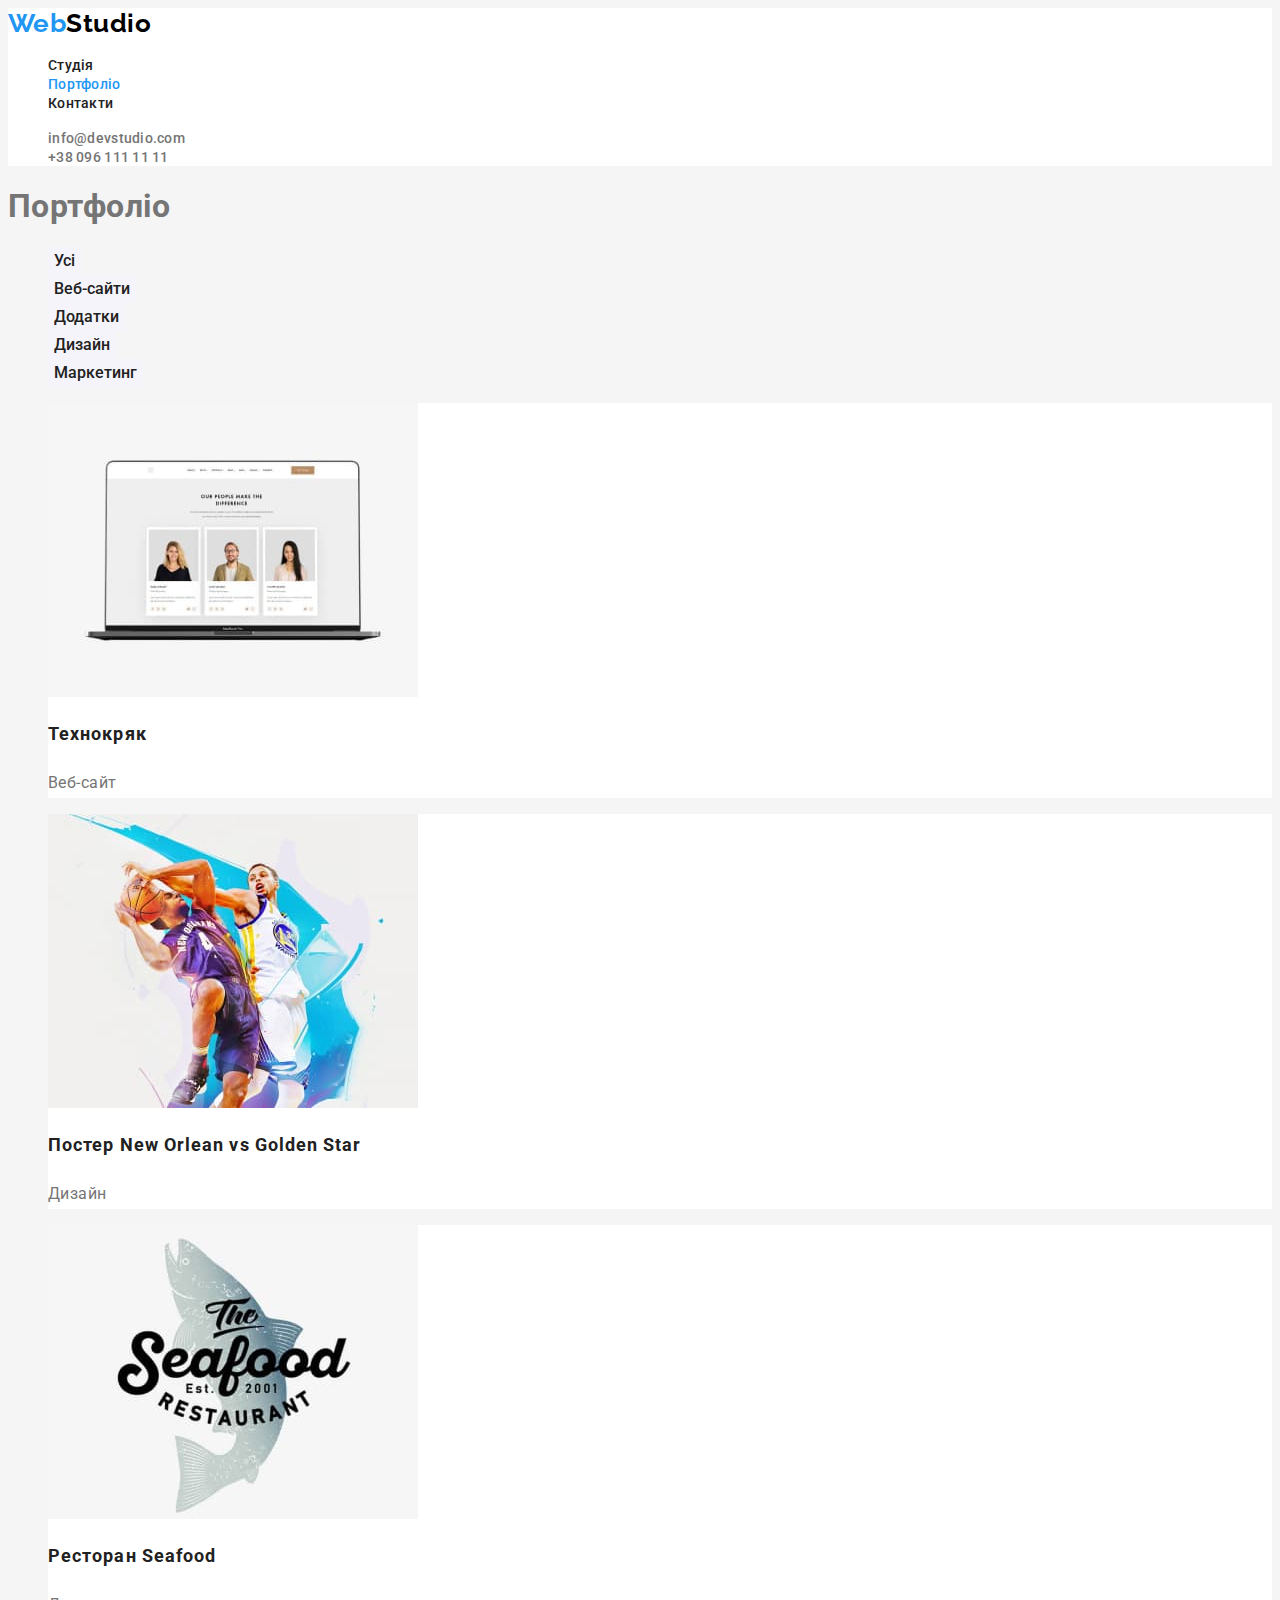
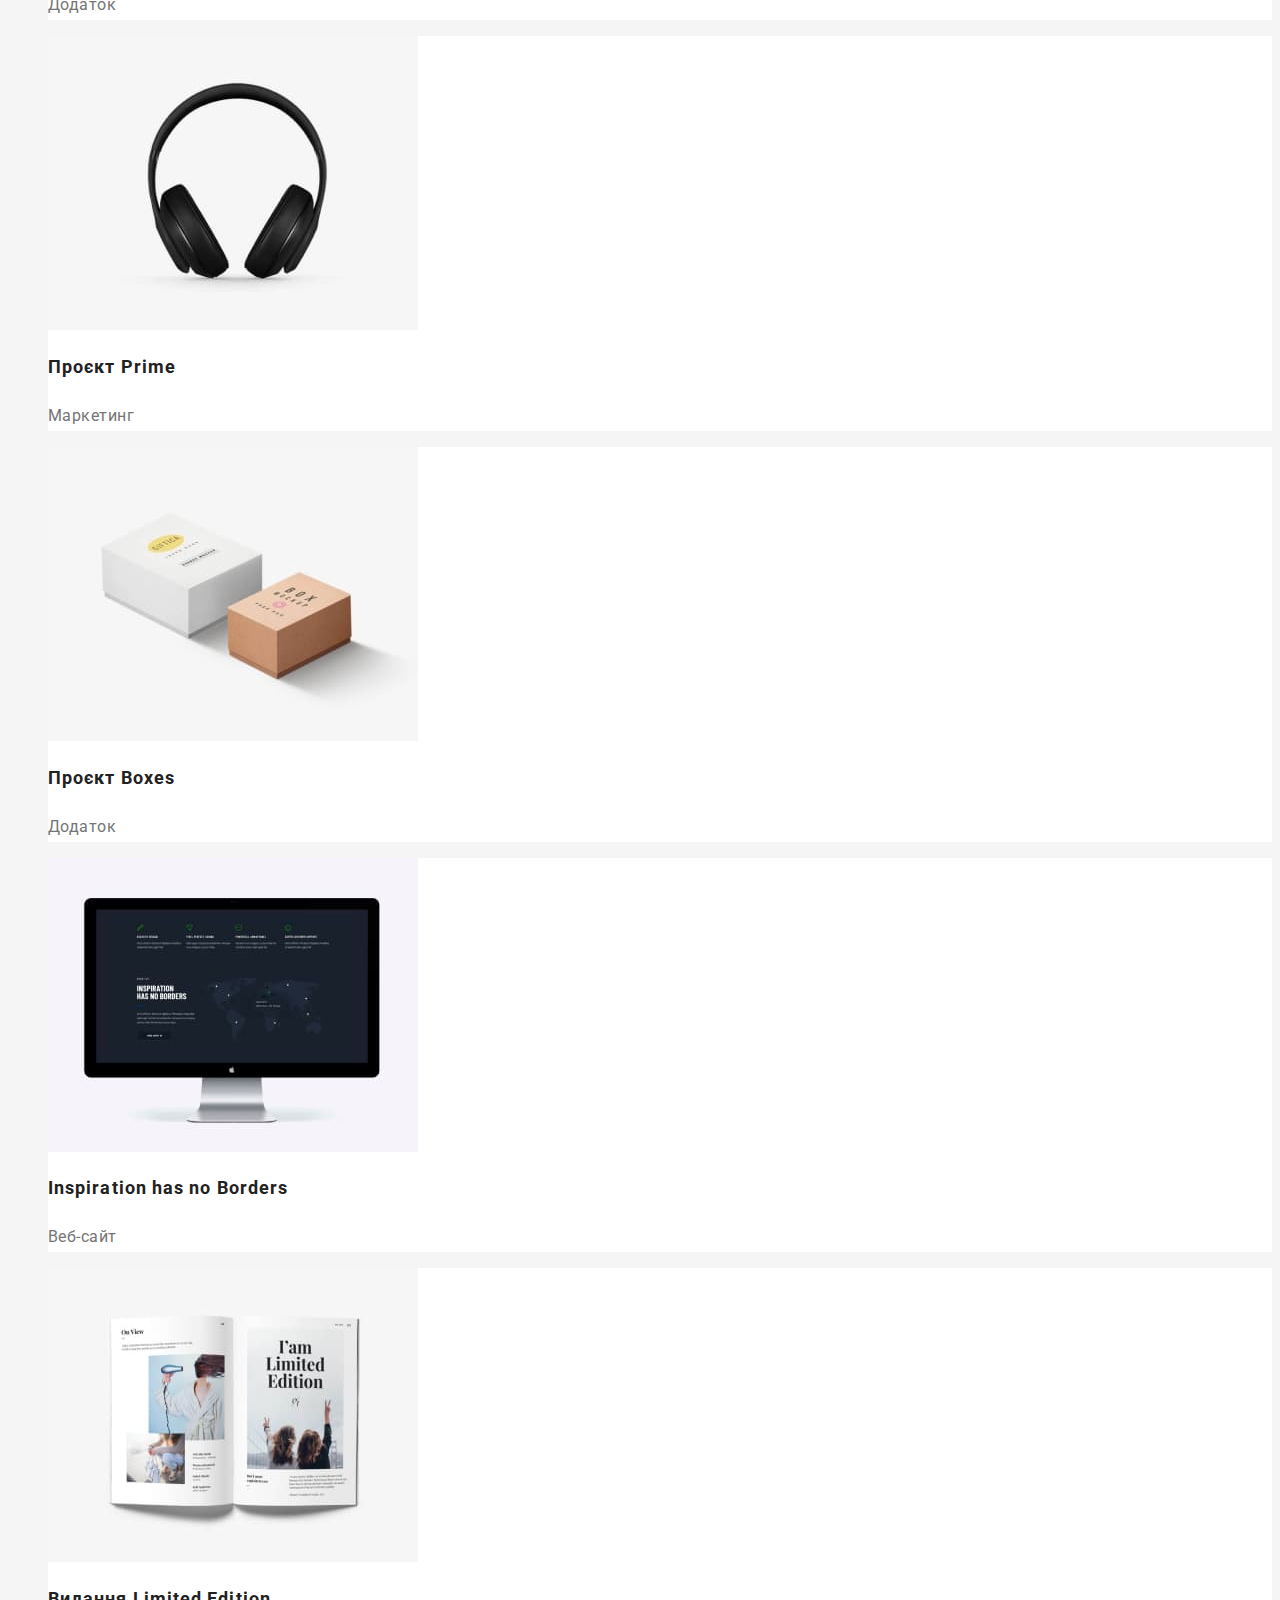
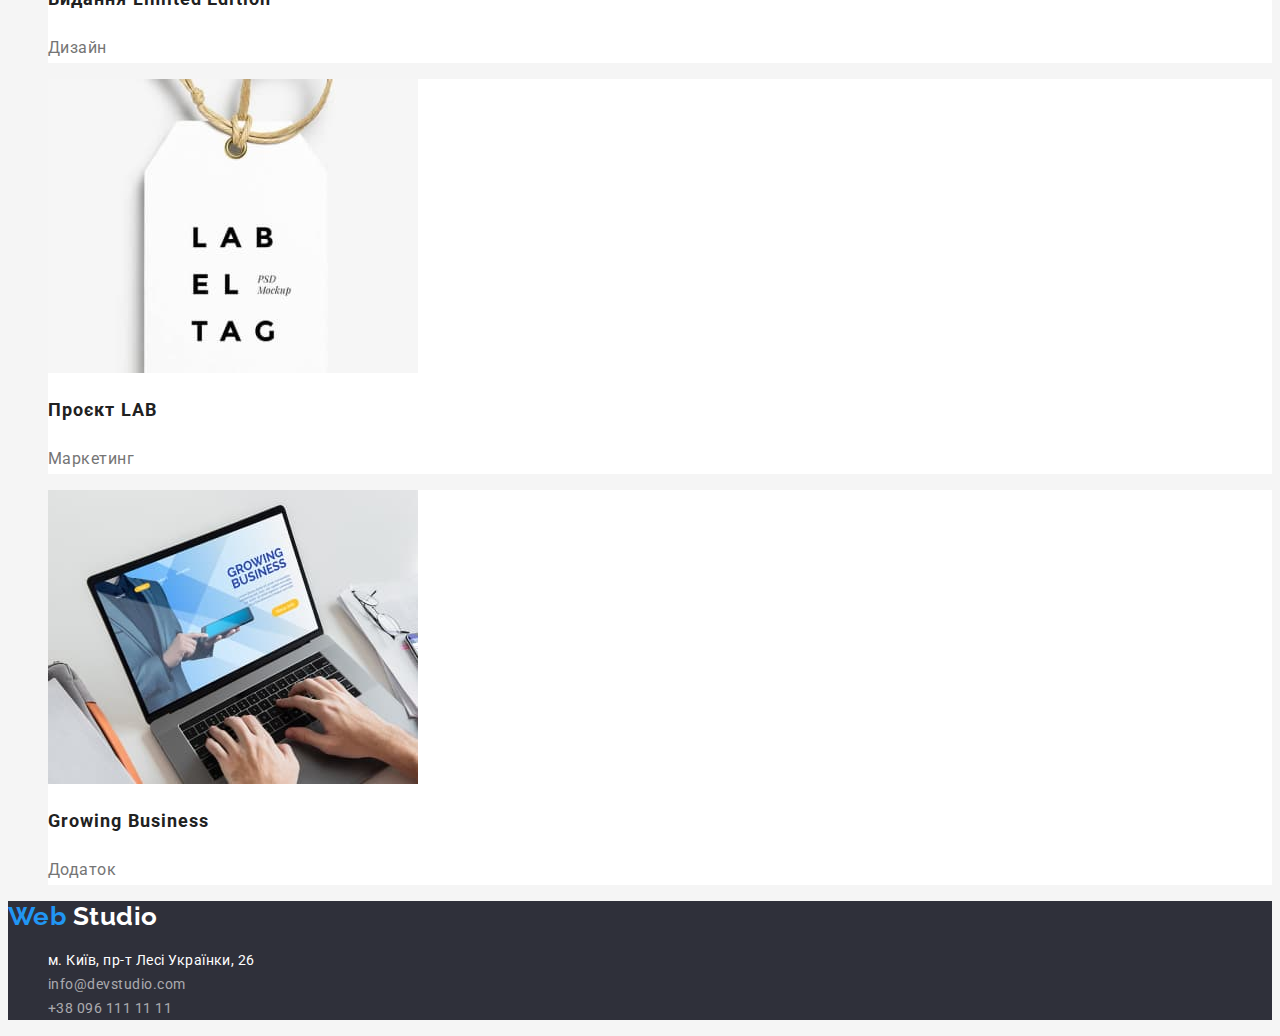
==== portfolio.html @ a4498212 "Старт ДЗ-3" ====
<!DOCTYPE html>
<html lang="uk">

<head>
    <meta charset="UTF-8">
    <meta http-equiv="X-UA-Compatible" content="IE=edge">
    <meta name="viewport" content="width=device-width, initial-scale=1.0">
    <title>Портфоліо</title>
    <link rel="preconnect" href="https://fonts.googleapis.com">
    <link rel="preconnect" href="https://fonts.gstatic.com" crossorigin>
    <link href="https://fonts.googleapis.com/css2?family=Raleway:wght@700&family=Roboto:wght@400;500;700;900&display=swap"
        rel="stylesheet">
    <link rel="stylesheet" href="./css/styles.css">
</head>

<body>
    <!--шапка сайту-->
    <header class="page-header">
        <nav>
            <a class="logo logo-color" href="./index.html">Web<span class="logo logo-text">Studio</span></a>
            <ul class="site-nav list">
                <li><a class="link" href="./index.html">Студія</a></li>
                <li><a class="link current" href="./portfolio.html">Портфоліо</a></li>
                <li><a class="link" href="">Контакти</a></li>
            </ul>
        </nav>
        <ul class="contacts list">
            <li><a class="contact" href="mailto:info@devstudio.com">info@devstudio.com</a></li>
            <li><a class="contact" href="tel:+380961111111">+38 096 111 11 11</a></li>
        </ul>
    </header>

    <!--main-->
    <main>
        <section class="portfolio">
            <h1>Портфоліо</h1>
            <ul class="portfolio-nav list">
                <li><button class="button" type="button">Усі</button></li>
                <li><button class="button" type="button">Веб-сайти</button></li>
                <li><button class="button" type="button">Додатки</button></li>
                <li><button class="button" type="button">Дизайн</button></li>
                <li><button class="button" type="button">Маркетинг</button></li>
            </ul>
            <ul class="portfolio-list list">
                <li class="portfolio-item">
                    <a class="link" href="#">
                        <img src="./images/8-portfolio.jpg" alt="Ноутбук" width="370" height="294">
                        <h2 class="title">Технокряк</h2>
                        <p class="text">Веб-сайт</p>
                    </a>
                </li>
                <li class="portfolio-item">
                    <a class="link" href="#">
                        <img src="./images/9-portfolio.jpg" alt="Два баскетболісти" width="370" height="294">
                        <h2 class="title">Постер New Orlean vs Golden Star</h2>
                        <p class="text">Дизайн</p>
                    </a>
                </li>
                <li class="portfolio-item">
                    <a class="link" href="#">
                        <img src="./images/10-portfolio.jpg" alt="Назва ресторану на фоні риби" width="370" height="294">
                        <h2 class="title">Ресторан Seafood</h2>
                        <p class="text">Додаток</p>
                    </a>
                </li>
                <li class="portfolio-item">
                    <a class="link" href="#">
                        <img src="./images/11-portfolio.jpg" alt="Навушники" width="370" height="294">
                        <h2 class="title">Проєкт Prime</h2>
                        <p class="text">Маркетинг</p>
                    </a>
                </li>
                <li class="portfolio-item">
                    <a class="link" href="#">
                        <img src="./images/12-portfolio.jpg" alt="Біла і коричнева коробки" width="370" height="294">
                        <h2 class="title">Проєкт Boxes</h2>
                        <p class="text">Додаток</p>
                    </a>
                </li>
                <li class="portfolio-item">
                    <a class="link" href="#">
                        <img src="./images/13-portfolio.jpg" alt="Моноблок" width="370" height="294">
                        <h2 class="title">Inspiration has no Borders</h2>
                        <p class="text">Веб-сайт</p>
                    </a>
                </li>
                <li class="portfolio-item">
                    <a class="link" href="#">
                        <img src="./images/14-portfolio.jpg" alt="Книга" width="370" height="294">
                        <h2 class="title">Видання Limited Edition</h2>
                        <p class="text">Дизайн</p>
                    </a>
                </li>
                <li class="portfolio-item">
                    <a class="link" href="#">
                        <img src="./images/15-portfolio.jpg" alt="Бірка" width="370" height="294">
                        <h2 class="title">Проєкт LAB</h2>
                        <p class="text">Маркетинг</p>
                    </a>
                </li>
                <li class="portfolio-item">
                    <a class="link" href="#">
                        <img src="./images/16-portfolio.jpg" alt="Ноутбук" width="370" height="294">
                        <h2 class="title">Growing Business</h2>
                        <p class="text">Додаток</p>
                    </a>
                </li>               
            </ul>
        </section>
    </main>
    <!--footer-->
    <footer class="page-footer">
        <a class="logo-footer logo-footer-color" href="./index.html">Web <span
                class="logo-footer logo-footer-text">Studio</span></a>
        <address>
            <ul class="list">
                <li><a class="address-footer" href="https://goo.gl/maps/9E4ESz3H2E2rqb3K8" target="_blank" rel="noreferrer noopener nofollow">м.
                    Київ, пр-т Лесі Українки, 26</a></li>
                <li><a class="contact-footer" href="mailto:info@devstudio.com">info@devstudio.com</a></li>
                <li><a class="contact-footer" href="tel:+380961111111">+38 096 111 11 11</a></li>
            </ul>
        </address>
    </footer>
</body>
</html>
---- css/styles.css ----
/* колір основного тексту #212121 */
/* додатковий колір тексту #757575 */
/* білий #FFFFFF */
/* акцент #2196F3 */
/* колір основного фону #F5F5F5 */
/* додатковий колір фону #F5F4FA */

:root {
    --primary-bg-color: #F5F5F5;
    --additional-bg-color: #F5F4FA;
    --accent-color: #2196F3;
    --bg-footer-color: #2F303A;
    --primary-text-color: #757575;    
    --title-text-color: #212121;      
    --logo-text-color: #000000;
    --primary-white-color: #FFFFFF;    
    --contact-footer-color: rgba(255, 255, 255, 0.6);
    --button-active-color: #188CE8;    
}

body {
    font-family: 'Roboto', sans-serif;
    letter-spacing: 0.03em;
    background-color: var(--primary-bg-color);
    color: var(--primary-text-color);    
}

.list {
    list-style: none;
}

/* Header */

.page-header {
    background-color: var(--primary-white-color);
}

.logo,
.logo-footer {
    font-family: 'Raleway', sans-serif;
    font-weight: 700;
    font-size: 26px;
    line-height: 1.1923;
    text-decoration: none;  
}

.logo-color {
    color: var(--accent-color);
}

.logo-text {
    color: var(--logo-text-color);
}

/* Site-nav */

.site-nav .link {
    color: var(--title-text-color);        
}

.site-nav .link,
.contacts .contact {
    font-weight: 500;
    font-size: 14px;
    line-height: 1.1429;
    letter-spacing: 0.02em;
    text-decoration: none;
}

.site-nav .link:hover,
.site-nav .link:focus {
    color: var(--accent-color);
}

.site-nav .link.current {
    color: var(--accent-color);
}

/* Contacts */

.contacts .contact {
    color: var(--primary-text-color);    
}

.contacts .contact:hover,
.contacts .contact:focus {
    color: var(--accent-color);
}

/* Hero */

.hero-title {
    font-weight: 900;
    font-size: 44px;
    line-height: 1.3636;
    text-align: center;
    letter-spacing: 0.06em;
    text-transform: uppercase;
    color: var(--primary-white-color);    
}

/* Button */

.hero-button {
    font-family: inherit;
    font-weight: 700;
    font-size: 16px;
    line-height: 1.875;
    letter-spacing: 0.06em;
    background-color: var(--accent-color);
    color: var(--primary-white-color);    
    border: none;
    cursor: pointer;
}

.hero-button:hover,
.hero-button:focus {
    background-color: var(--button-active-color);
}

/* Section */

.section-title {
    font-size: 36px;
    line-height: 1.1667;
    text-align: center;
    color: var(--title-text-color);            
}

/* Features */

.feature-list .title {
    font-size: 14px;
    line-height: 1.1429;
    color: var(--title-text-color);    
}

.feature-list .text {        
    font-size: 14px;
    line-height: 1.7143;        
}

/* Our team */

.team {
    background-color: var(--additional-bg-color);
}

.team-item {
    background-color: var(--primary-white-color);
}

.team-list .title {
    font-weight: 500;
    font-size: 16px;
    line-height: 1.1875;
    color: var(--title-text-color);            
}

.team-list .text {    
    font-size: 16px;
    line-height: 1.1875;       
}

/* Footer */

.page-footer {
    background-color: var(--bg-footer-color);
}

.logo-footer-color {
    color: var(--accent-color);
}

.logo-footer-text {
    color: var(--primary-white-color);
}

.address-footer,
.contact-footer {
    font-size: 14px;
    line-height: 1.7143;
    text-decoration: none;
    font-style: normal;
}

.address-footer {
    color: var(--primary-white-color);    
}

.contact-footer {
    color: var(--contact-footer-color);    
}

.address-footer:hover,
.address-footer:focus,
.contact-footer:hover,
.contact-footer:focus {
    color: var(--accent-color);
}



/* Портфоліо */

.portfolio-nav .button {
    font-family: inherit;
    font-weight: 500;
    font-size: 16px;
    line-height: 1.625;
    background-color: var(--additional-bg-color);
    color: var(--title-text-color);    
    border: none;
    cursor: pointer;
}

.portfolio-nav .button:hover,
.portfolio-nav .button:focus {
    background-color: var(--accent-color);
    color: var(--primary-white-color);
}

.portfolio-item {
    background-color: var(--primary-white-color);    
}

.portfolio-list .title {
    font-size: 18px;
    line-height: 2;
    letter-spacing: 0.06em;
    color: var(--title-text-color);        
}

.portfolio-list .text {
    font-size: 16px;
    line-height: 1.875;
    color: var(--primary-text-color);    
}

.portfolio-list .link {
    text-decoration: none;
}
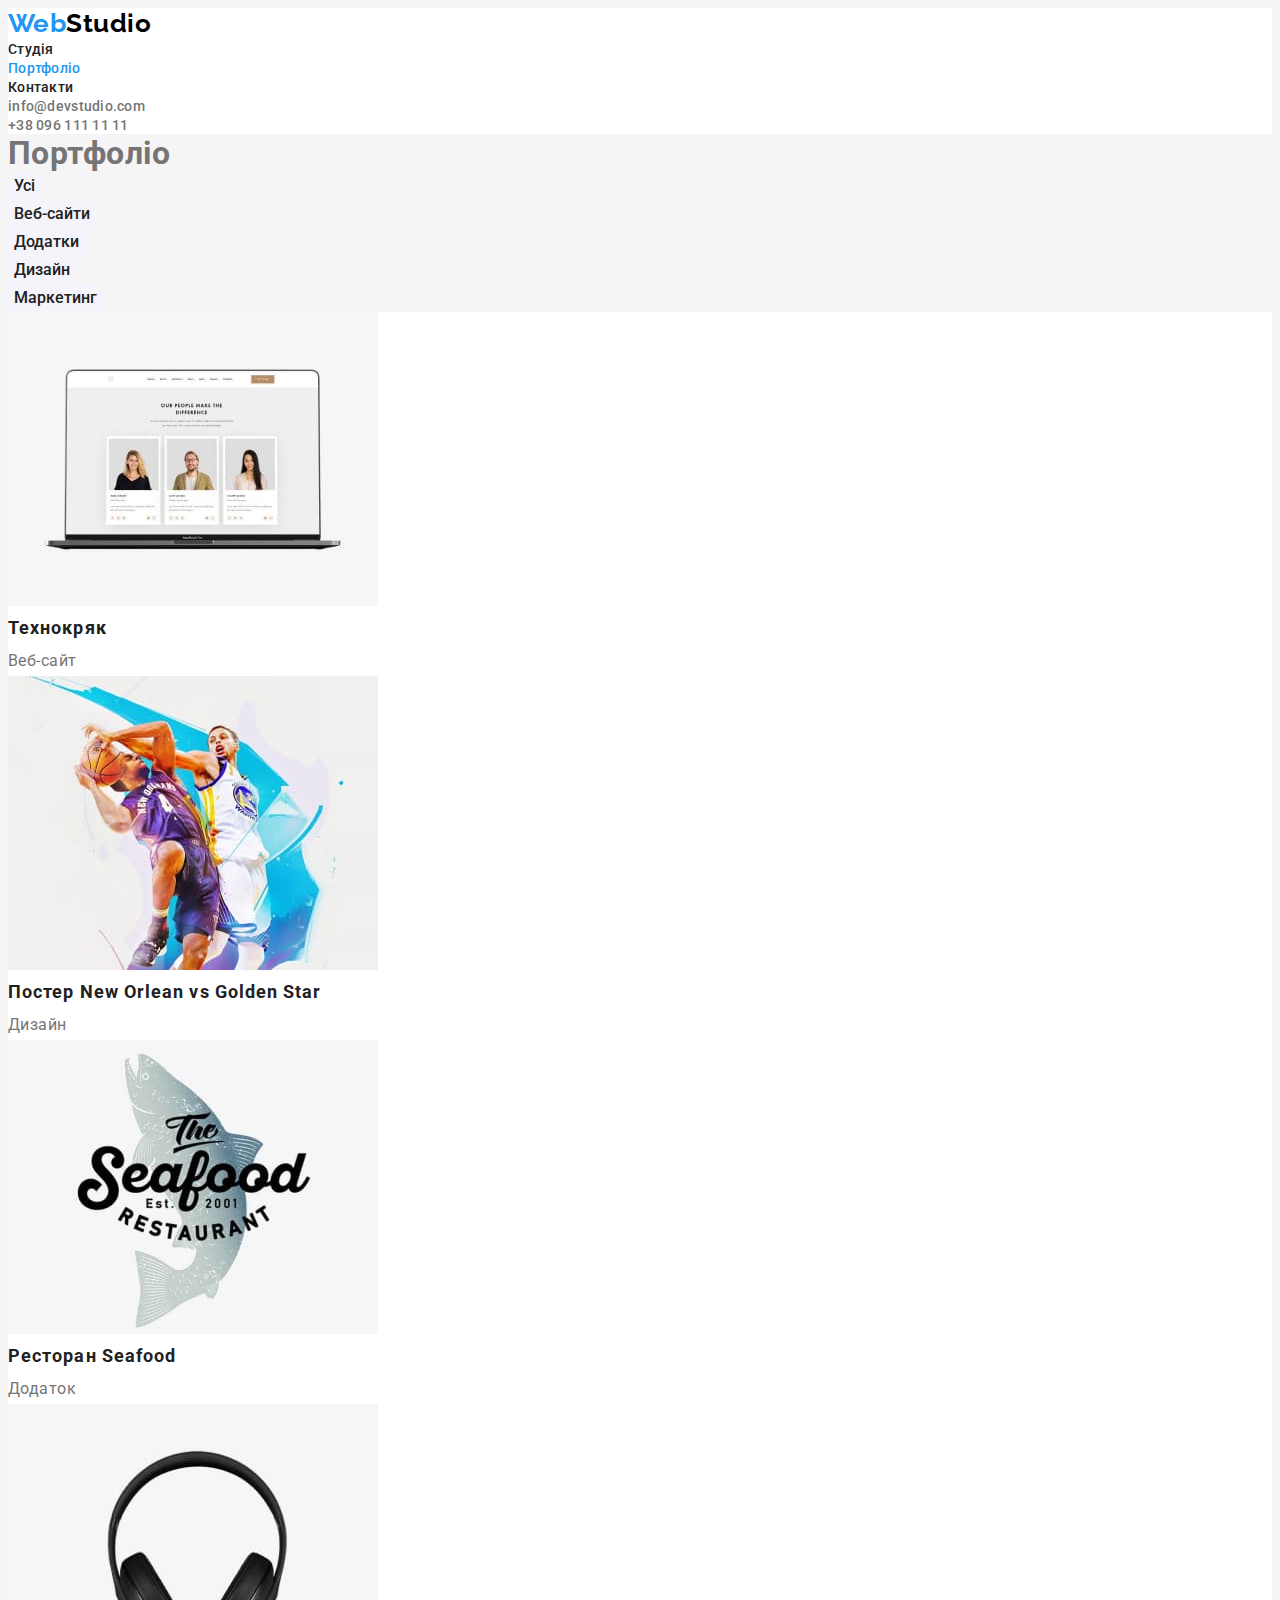
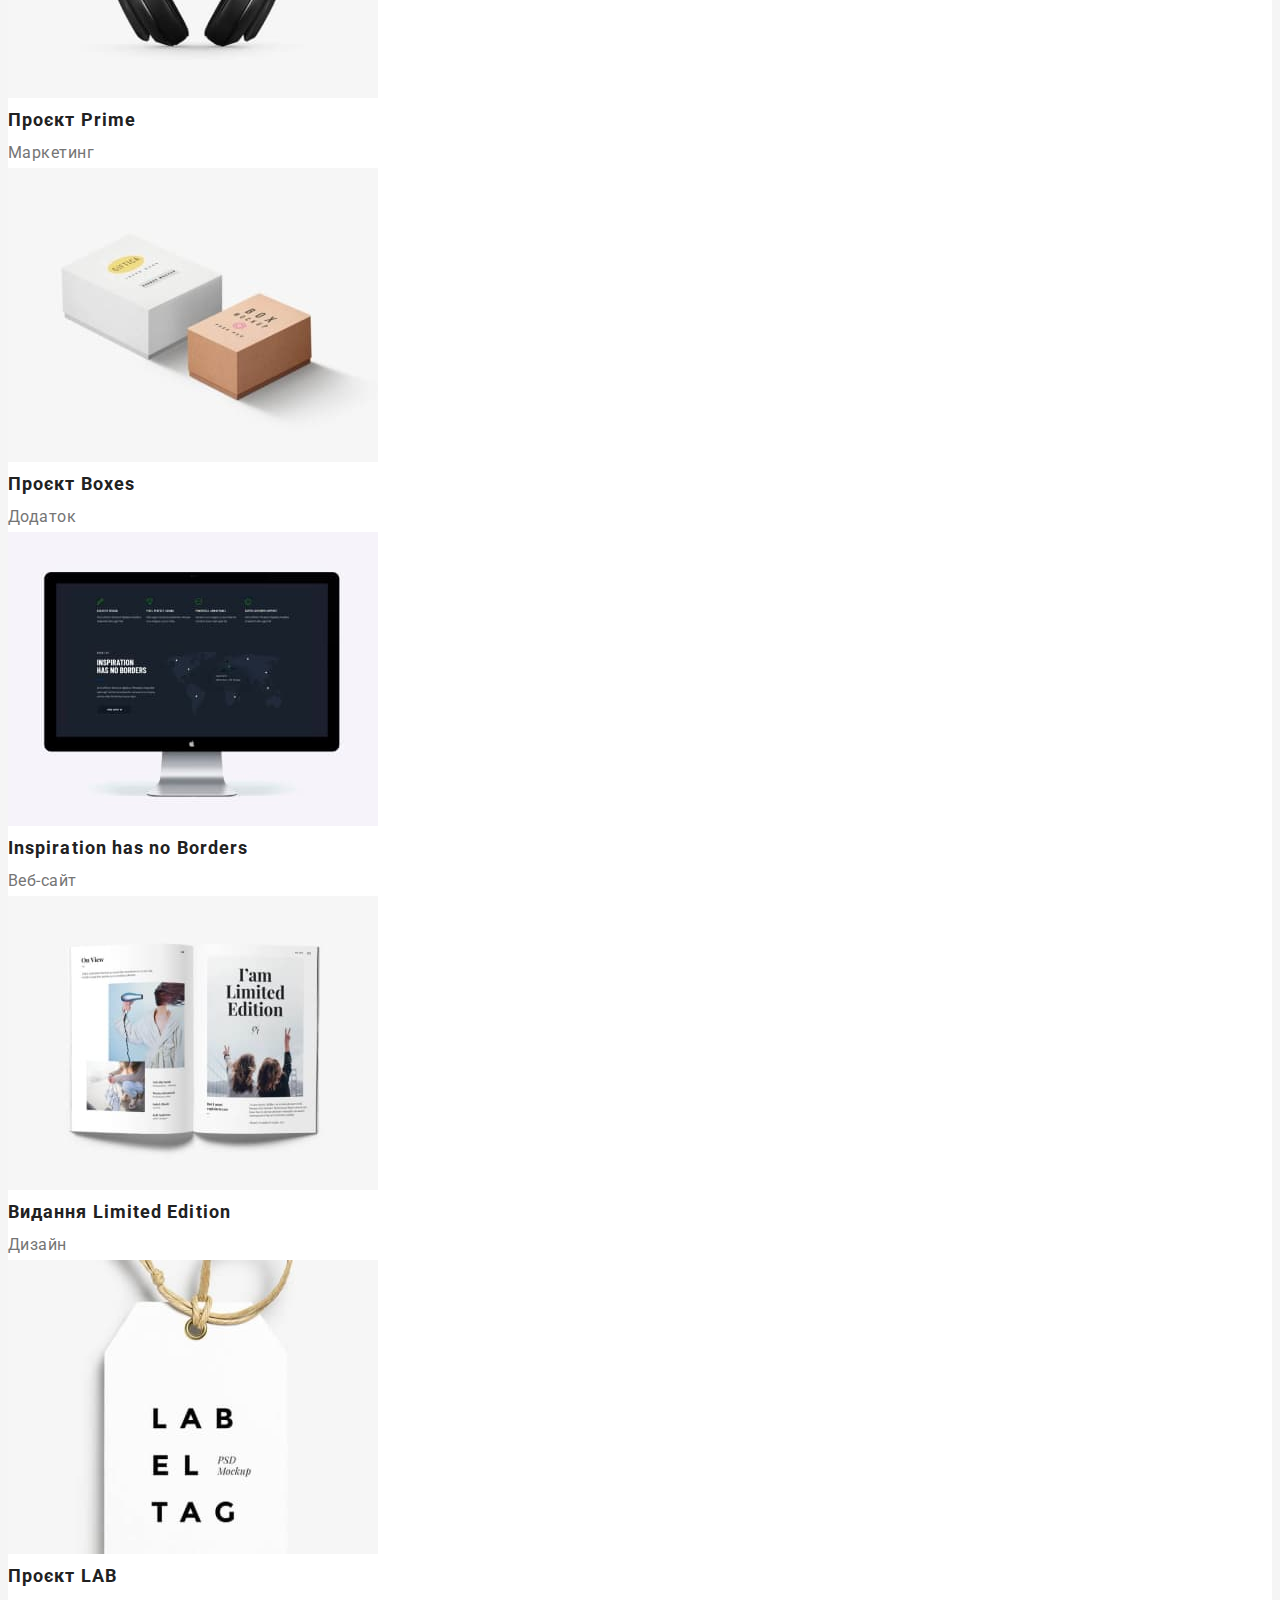
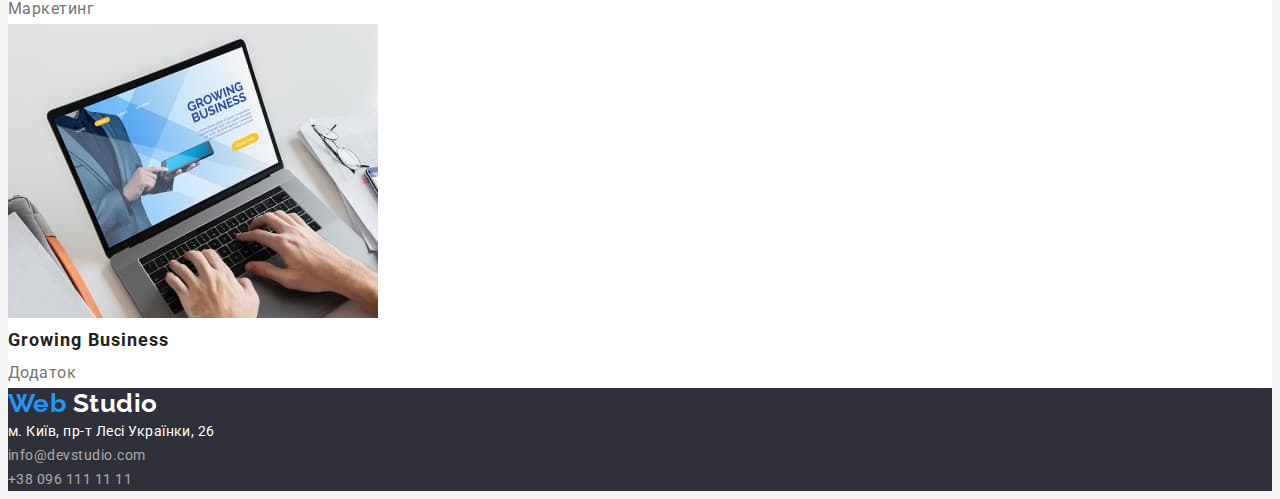
==== commit 5126b2df: "Скинуто відступи" ====
--- a/portfolio.html
+++ b/portfolio.html
@@ -1,125 +1,202 @@
 <!DOCTYPE html>
 <html lang="uk">
+  <head>
+    <meta charset="UTF-8" />
+    <meta http-equiv="X-UA-Compatible" content="IE=edge" />
+    <meta name="viewport" content="width=device-width, initial-scale=1.0" />
+    <title>Портфоліо</title>
+    <link rel="preconnect" href="https://fonts.googleapis.com" />
+    <link rel="preconnect" href="https://fonts.gstatic.com" crossorigin />
+    <link
+      href="https://fonts.googleapis.com/css2?family=Raleway:wght@700&family=Roboto:wght@400;500;700;900&display=swap"
+      rel="stylesheet"
+    />
+    <link
+      rel="stylesheet"
+      href="https://cdnjs.cloudflare.com/ajax/libs/modern-normalize/1.1.0/modern-normalize.min.css"
+      integrity="sha512-wpPYUAdjBVSE4KJnH1VR1HeZfpl1ub8YT/NKx4PuQ5NmX2tKuGu6U/JRp5y+Y8XG2tV+wKQpNHVUX03MfMFn9Q=="
+      crossorigin="anonymous"
+      referrerpolicy="no-referrer"
+    />
+    <link rel="stylesheet" href="./css/styles.css" />
+  </head>
 
-<head>
-    <meta charset="UTF-8">
-    <meta http-equiv="X-UA-Compatible" content="IE=edge">
-    <meta name="viewport" content="width=device-width, initial-scale=1.0">
-    <title>Портфоліо</title>
-    <link rel="preconnect" href="https://fonts.googleapis.com">
-    <link rel="preconnect" href="https://fonts.gstatic.com" crossorigin>
-    <link href="https://fonts.googleapis.com/css2?family=Raleway:wght@700&family=Roboto:wght@400;500;700;900&display=swap"
-        rel="stylesheet">
-    <link rel="stylesheet" href="./css/styles.css">
-</head>
-
-<body>
+  <body>
     <!--шапка сайту-->
     <header class="page-header">
-        <nav>
-            <a class="logo logo-color" href="./index.html">Web<span class="logo logo-text">Studio</span></a>
-            <ul class="site-nav list">
-                <li><a class="link" href="./index.html">Студія</a></li>
-                <li><a class="link current" href="./portfolio.html">Портфоліо</a></li>
-                <li><a class="link" href="">Контакти</a></li>
-            </ul>
-        </nav>
-        <ul class="contacts list">
-            <li><a class="contact" href="mailto:info@devstudio.com">info@devstudio.com</a></li>
-            <li><a class="contact" href="tel:+380961111111">+38 096 111 11 11</a></li>
-        </ul>
+      <nav>
+        <a class="logo logo-color" href="./index.html"
+          >Web<span class="logo logo-text">Studio</span></a
+        >
+        <ul class="site-nav list">
+          <li><a class="link" href="./index.html">Студія</a></li>
+          <li><a class="link current" href="./portfolio.html">Портфоліо</a></li>
+          <li><a class="link" href="">Контакти</a></li>
+        </ul>
+      </nav>
+      <ul class="contacts list">
+        <li>
+          <a class="contact" href="mailto:info@devstudio.com"
+            >info@devstudio.com</a
+          >
+        </li>
+        <li>
+          <a class="contact" href="tel:+380961111111">+38 096 111 11 11</a>
+        </li>
+      </ul>
     </header>
 
     <!--main-->
     <main>
-        <section class="portfolio">
-            <h1>Портфоліо</h1>
-            <ul class="portfolio-nav list">
-                <li><button class="button" type="button">Усі</button></li>
-                <li><button class="button" type="button">Веб-сайти</button></li>
-                <li><button class="button" type="button">Додатки</button></li>
-                <li><button class="button" type="button">Дизайн</button></li>
-                <li><button class="button" type="button">Маркетинг</button></li>
-            </ul>
-            <ul class="portfolio-list list">
-                <li class="portfolio-item">
-                    <a class="link" href="#">
-                        <img src="./images/8-portfolio.jpg" alt="Ноутбук" width="370" height="294">
-                        <h2 class="title">Технокряк</h2>
-                        <p class="text">Веб-сайт</p>
-                    </a>
-                </li>
-                <li class="portfolio-item">
-                    <a class="link" href="#">
-                        <img src="./images/9-portfolio.jpg" alt="Два баскетболісти" width="370" height="294">
-                        <h2 class="title">Постер New Orlean vs Golden Star</h2>
-                        <p class="text">Дизайн</p>
-                    </a>
-                </li>
-                <li class="portfolio-item">
-                    <a class="link" href="#">
-                        <img src="./images/10-portfolio.jpg" alt="Назва ресторану на фоні риби" width="370" height="294">
-                        <h2 class="title">Ресторан Seafood</h2>
-                        <p class="text">Додаток</p>
-                    </a>
-                </li>
-                <li class="portfolio-item">
-                    <a class="link" href="#">
-                        <img src="./images/11-portfolio.jpg" alt="Навушники" width="370" height="294">
-                        <h2 class="title">Проєкт Prime</h2>
-                        <p class="text">Маркетинг</p>
-                    </a>
-                </li>
-                <li class="portfolio-item">
-                    <a class="link" href="#">
-                        <img src="./images/12-portfolio.jpg" alt="Біла і коричнева коробки" width="370" height="294">
-                        <h2 class="title">Проєкт Boxes</h2>
-                        <p class="text">Додаток</p>
-                    </a>
-                </li>
-                <li class="portfolio-item">
-                    <a class="link" href="#">
-                        <img src="./images/13-portfolio.jpg" alt="Моноблок" width="370" height="294">
-                        <h2 class="title">Inspiration has no Borders</h2>
-                        <p class="text">Веб-сайт</p>
-                    </a>
-                </li>
-                <li class="portfolio-item">
-                    <a class="link" href="#">
-                        <img src="./images/14-portfolio.jpg" alt="Книга" width="370" height="294">
-                        <h2 class="title">Видання Limited Edition</h2>
-                        <p class="text">Дизайн</p>
-                    </a>
-                </li>
-                <li class="portfolio-item">
-                    <a class="link" href="#">
-                        <img src="./images/15-portfolio.jpg" alt="Бірка" width="370" height="294">
-                        <h2 class="title">Проєкт LAB</h2>
-                        <p class="text">Маркетинг</p>
-                    </a>
-                </li>
-                <li class="portfolio-item">
-                    <a class="link" href="#">
-                        <img src="./images/16-portfolio.jpg" alt="Ноутбук" width="370" height="294">
-                        <h2 class="title">Growing Business</h2>
-                        <p class="text">Додаток</p>
-                    </a>
-                </li>               
-            </ul>
-        </section>
+      <section class="portfolio">
+        <h1>Портфоліо</h1>
+        <ul class="portfolio-nav list">
+          <li><button class="button" type="button">Усі</button></li>
+          <li><button class="button" type="button">Веб-сайти</button></li>
+          <li><button class="button" type="button">Додатки</button></li>
+          <li><button class="button" type="button">Дизайн</button></li>
+          <li><button class="button" type="button">Маркетинг</button></li>
+        </ul>
+        <ul class="portfolio-list list">
+          <li class="portfolio-item">
+            <a class="link" href="#">
+              <img
+                src="./images/8-portfolio.jpg"
+                alt="Ноутбук"
+                width="370"
+                height="294"
+              />
+              <h2 class="title">Технокряк</h2>
+              <p class="text">Веб-сайт</p>
+            </a>
+          </li>
+          <li class="portfolio-item">
+            <a class="link" href="#">
+              <img
+                src="./images/9-portfolio.jpg"
+                alt="Два баскетболісти"
+                width="370"
+                height="294"
+              />
+              <h2 class="title">Постер New Orlean vs Golden Star</h2>
+              <p class="text">Дизайн</p>
+            </a>
+          </li>
+          <li class="portfolio-item">
+            <a class="link" href="#">
+              <img
+                src="./images/10-portfolio.jpg"
+                alt="Назва ресторану на фоні риби"
+                width="370"
+                height="294"
+              />
+              <h2 class="title">Ресторан Seafood</h2>
+              <p class="text">Додаток</p>
+            </a>
+          </li>
+          <li class="portfolio-item">
+            <a class="link" href="#">
+              <img
+                src="./images/11-portfolio.jpg"
+                alt="Навушники"
+                width="370"
+                height="294"
+              />
+              <h2 class="title">Проєкт Prime</h2>
+              <p class="text">Маркетинг</p>
+            </a>
+          </li>
+          <li class="portfolio-item">
+            <a class="link" href="#">
+              <img
+                src="./images/12-portfolio.jpg"
+                alt="Біла і коричнева коробки"
+                width="370"
+                height="294"
+              />
+              <h2 class="title">Проєкт Boxes</h2>
+              <p class="text">Додаток</p>
+            </a>
+          </li>
+          <li class="portfolio-item">
+            <a class="link" href="#">
+              <img
+                src="./images/13-portfolio.jpg"
+                alt="Моноблок"
+                width="370"
+                height="294"
+              />
+              <h2 class="title">Inspiration has no Borders</h2>
+              <p class="text">Веб-сайт</p>
+            </a>
+          </li>
+          <li class="portfolio-item">
+            <a class="link" href="#">
+              <img
+                src="./images/14-portfolio.jpg"
+                alt="Книга"
+                width="370"
+                height="294"
+              />
+              <h2 class="title">Видання Limited Edition</h2>
+              <p class="text">Дизайн</p>
+            </a>
+          </li>
+          <li class="portfolio-item">
+            <a class="link" href="#">
+              <img
+                src="./images/15-portfolio.jpg"
+                alt="Бірка"
+                width="370"
+                height="294"
+              />
+              <h2 class="title">Проєкт LAB</h2>
+              <p class="text">Маркетинг</p>
+            </a>
+          </li>
+          <li class="portfolio-item">
+            <a class="link" href="#">
+              <img
+                src="./images/16-portfolio.jpg"
+                alt="Ноутбук"
+                width="370"
+                height="294"
+              />
+              <h2 class="title">Growing Business</h2>
+              <p class="text">Додаток</p>
+            </a>
+          </li>
+        </ul>
+      </section>
     </main>
     <!--footer-->
     <footer class="page-footer">
-        <a class="logo-footer logo-footer-color" href="./index.html">Web <span
-                class="logo-footer logo-footer-text">Studio</span></a>
-        <address>
-            <ul class="list">
-                <li><a class="address-footer" href="https://goo.gl/maps/9E4ESz3H2E2rqb3K8" target="_blank" rel="noreferrer noopener nofollow">м.
-                    Київ, пр-т Лесі Українки, 26</a></li>
-                <li><a class="contact-footer" href="mailto:info@devstudio.com">info@devstudio.com</a></li>
-                <li><a class="contact-footer" href="tel:+380961111111">+38 096 111 11 11</a></li>
-            </ul>
-        </address>
+      <a class="logo-footer logo-footer-color" href="./index.html"
+        >Web <span class="logo-footer logo-footer-text">Studio</span></a
+      >
+      <address>
+        <ul class="list">
+          <li>
+            <a
+              class="address-footer"
+              href="https://goo.gl/maps/9E4ESz3H2E2rqb3K8"
+              target="_blank"
+              rel="noreferrer noopener nofollow"
+              >м. Київ, пр-т Лесі Українки, 26</a
+            >
+          </li>
+          <li>
+            <a class="contact-footer" href="mailto:info@devstudio.com"
+              >info@devstudio.com</a
+            >
+          </li>
+          <li>
+            <a class="contact-footer" href="tel:+380961111111"
+              >+38 096 111 11 11</a
+            >
+          </li>
+        </ul>
+      </address>
     </footer>
-</body>
-</html>+  </body>
+</html>
--- a/css/styles.css
+++ b/css/styles.css
@@ -6,238 +6,264 @@
 /* додатковий колір фону #F5F4FA */
 
 :root {
-    --primary-bg-color: #F5F5F5;
-    --additional-bg-color: #F5F4FA;
-    --accent-color: #2196F3;
-    --bg-footer-color: #2F303A;
-    --primary-text-color: #757575;    
-    --title-text-color: #212121;      
-    --logo-text-color: #000000;
-    --primary-white-color: #FFFFFF;    
-    --contact-footer-color: rgba(255, 255, 255, 0.6);
-    --button-active-color: #188CE8;    
+  --primary-bg-color: #f5f5f5;
+  --additional-bg-color: #f5f4fa;
+  --heder-bg-color: #ffffff;
+  --accent-color: #2196f3;
+  --team-item-bg-color: #ffffff;
+  --bg-footer-color: #2f303a;
+  --primary-text-color: #757575;
+  --title-hero-color: #ffffff;
+  --title-text-color: #212121;
+  --logo-text-color: #000000;
+  --logo-footer-text-color: #ffffff;
+  --address-footer-color: #ffffff;
+  --contact-footer-color: rgba(255, 255, 255, 0.6);
+  --button-text-color: #ffffff;
+  --button-active-color: #188ce8;
+  --portfolio-button-text-color: #ffffff;
+  --portfolio-item-bg-color: #ffffff;
+}
+
+h1,
+h2,
+h3,
+h4,
+h5,
+h6,
+p {
+  margin: 0;
+}
+
+ul {
+    list-style: none;
+    margin: 0;
+    padding: 0;
 }
 
 body {
-    font-family: 'Roboto', sans-serif;
-    letter-spacing: 0.03em;
-    background-color: var(--primary-bg-color);
-    color: var(--primary-text-color);    
+  font-family: 'Roboto', sans-serif;
+  letter-spacing: 0.03em;
+  background-color: var(--primary-bg-color);
+  color: var(--primary-text-color);
+}
+
+.container {
+    width: 1200px;
+    padding-left: 15px;
+    padding-right: 15px;
 }
 
 .list {
-    list-style: none;
+  list-style: none;
 }
 
 /* Header */
 
 .page-header {
-    background-color: var(--primary-white-color);
+  background-color: var(--heder-bg-color);
 }
 
 .logo,
 .logo-footer {
-    font-family: 'Raleway', sans-serif;
-    font-weight: 700;
-    font-size: 26px;
-    line-height: 1.1923;
-    text-decoration: none;  
+  font-family: 'Raleway', sans-serif;
+  font-weight: 700;
+  font-size: 26px;
+  line-height: 1.1923;
+  text-decoration: none;
 }
 
 .logo-color {
-    color: var(--accent-color);
+  color: var(--accent-color);
 }
 
 .logo-text {
-    color: var(--logo-text-color);
+  color: var(--logo-text-color);
 }
 
 /* Site-nav */
 
 .site-nav .link {
-    color: var(--title-text-color);        
+  color: var(--title-text-color);
 }
 
 .site-nav .link,
 .contacts .contact {
-    font-weight: 500;
-    font-size: 14px;
-    line-height: 1.1429;
-    letter-spacing: 0.02em;
-    text-decoration: none;
+  font-weight: 500;
+  font-size: 14px;
+  line-height: 1.1429;
+  letter-spacing: 0.02em;
+  text-decoration: none;
 }
 
 .site-nav .link:hover,
 .site-nav .link:focus {
-    color: var(--accent-color);
+  color: var(--accent-color);
 }
 
 .site-nav .link.current {
-    color: var(--accent-color);
+  color: var(--accent-color);
 }
 
 /* Contacts */
 
 .contacts .contact {
-    color: var(--primary-text-color);    
+  color: var(--primary-text-color);
 }
 
 .contacts .contact:hover,
 .contacts .contact:focus {
-    color: var(--accent-color);
+  color: var(--accent-color);
 }
 
 /* Hero */
 
 .hero-title {
-    font-weight: 900;
-    font-size: 44px;
-    line-height: 1.3636;
-    text-align: center;
-    letter-spacing: 0.06em;
-    text-transform: uppercase;
-    color: var(--primary-white-color);    
+  font-weight: 900;
+  font-size: 44px;
+  line-height: 1.3636;
+  text-align: center;
+  letter-spacing: 0.06em;
+  text-transform: uppercase;
+  color: var(--title-hero-color);
 }
 
 /* Button */
 
 .hero-button {
-    font-family: inherit;
-    font-weight: 700;
-    font-size: 16px;
-    line-height: 1.875;
-    letter-spacing: 0.06em;
-    background-color: var(--accent-color);
-    color: var(--primary-white-color);    
-    border: none;
-    cursor: pointer;
+  font-family: inherit;
+  font-weight: 700;
+  font-size: 16px;
+  line-height: 1.875;
+  letter-spacing: 0.06em;
+  background-color: var(--accent-color);
+  color: var(--button-text-color);
+  border: none;
+  cursor: pointer;
 }
 
 .hero-button:hover,
 .hero-button:focus {
-    background-color: var(--button-active-color);
+  background-color: var(--button-active-color);
 }
 
 /* Section */
 
 .section-title {
-    font-size: 36px;
-    line-height: 1.1667;
-    text-align: center;
-    color: var(--title-text-color);            
+  font-size: 36px;
+  line-height: 1.1667;
+  text-align: center;
+  color: var(--title-text-color);
 }
 
 /* Features */
 
 .feature-list .title {
-    font-size: 14px;
-    line-height: 1.1429;
-    color: var(--title-text-color);    
-}
-
-.feature-list .text {        
-    font-size: 14px;
-    line-height: 1.7143;        
+  font-size: 14px;
+  line-height: 1.1429;
+  color: var(--title-text-color);
+}
+
+.feature-list .text {
+  font-size: 14px;
+  line-height: 1.7143;
 }
 
 /* Our team */
 
 .team {
-    background-color: var(--additional-bg-color);
+  background-color: var(--additional-bg-color);
 }
 
 .team-item {
-    background-color: var(--primary-white-color);
+  background-color: var(--team-item-bg-color);
 }
 
 .team-list .title {
-    font-weight: 500;
-    font-size: 16px;
-    line-height: 1.1875;
-    color: var(--title-text-color);            
-}
-
-.team-list .text {    
-    font-size: 16px;
-    line-height: 1.1875;       
+  font-weight: 500;
+  font-size: 16px;
+  line-height: 1.1875;
+  color: var(--title-text-color);
+}
+
+.team-list .text {
+  font-size: 16px;
+  line-height: 1.1875;
 }
 
 /* Footer */
 
 .page-footer {
-    background-color: var(--bg-footer-color);
+  background-color: var(--bg-footer-color);
 }
 
 .logo-footer-color {
-    color: var(--accent-color);
+  color: var(--accent-color);
 }
 
 .logo-footer-text {
-    color: var(--primary-white-color);
+  color: var(--logo-footer-text-color);
 }
 
 .address-footer,
 .contact-footer {
-    font-size: 14px;
-    line-height: 1.7143;
-    text-decoration: none;
-    font-style: normal;
+  font-size: 14px;
+  line-height: 1.7143;
+  text-decoration: none;
+  font-style: normal;
 }
 
 .address-footer {
-    color: var(--primary-white-color);    
+  color: var(--address-footer-color);
 }
 
 .contact-footer {
-    color: var(--contact-footer-color);    
+  color: var(--contact-footer-color);
 }
 
 .address-footer:hover,
 .address-footer:focus,
 .contact-footer:hover,
 .contact-footer:focus {
-    color: var(--accent-color);
-}
-
-
+  color: var(--accent-color);
+}
 
 /* Портфоліо */
 
 .portfolio-nav .button {
-    font-family: inherit;
-    font-weight: 500;
-    font-size: 16px;
-    line-height: 1.625;
-    background-color: var(--additional-bg-color);
-    color: var(--title-text-color);    
-    border: none;
-    cursor: pointer;
+  font-family: inherit;
+  font-weight: 500;
+  font-size: 16px;
+  line-height: 1.625;
+  background-color: var(--additional-bg-color);
+  color: var(--title-text-color);
+  border: none;
+  cursor: pointer;
 }
 
 .portfolio-nav .button:hover,
 .portfolio-nav .button:focus {
-    background-color: var(--accent-color);
-    color: var(--primary-white-color);
+  background-color: var(--accent-color);
+  color: var(--portfolio-button-text-color);
 }
 
 .portfolio-item {
-    background-color: var(--primary-white-color);    
+  background-color: var(--portfolio-item-bg-color);
 }
 
 .portfolio-list .title {
-    font-size: 18px;
-    line-height: 2;
-    letter-spacing: 0.06em;
-    color: var(--title-text-color);        
+  font-size: 18px;
+  line-height: 2;
+  letter-spacing: 0.06em;
+  color: var(--title-text-color);
 }
 
 .portfolio-list .text {
-    font-size: 16px;
-    line-height: 1.875;
-    color: var(--primary-text-color);    
+  font-size: 16px;
+  line-height: 1.875;
+  color: var(--primary-text-color);
 }
 
 .portfolio-list .link {
-    text-decoration: none;
-}
-
+  text-decoration: none;
+}
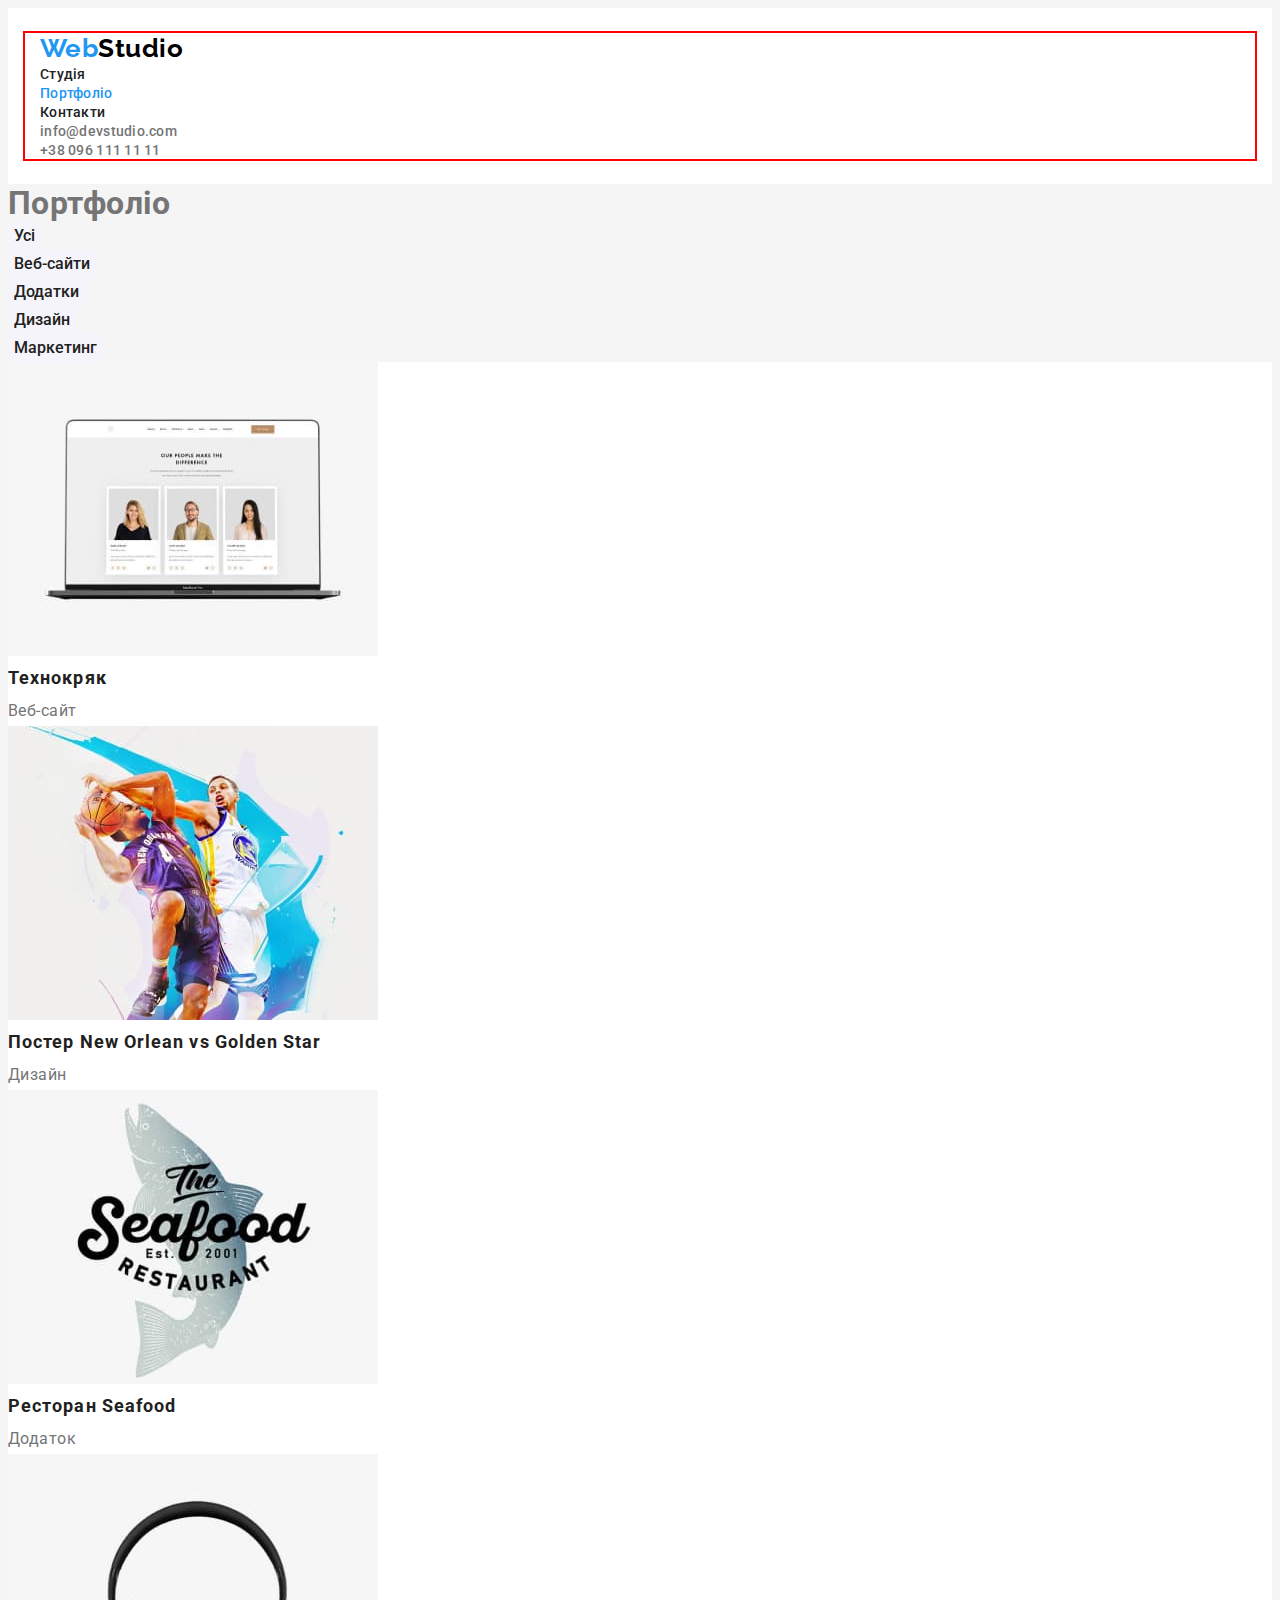
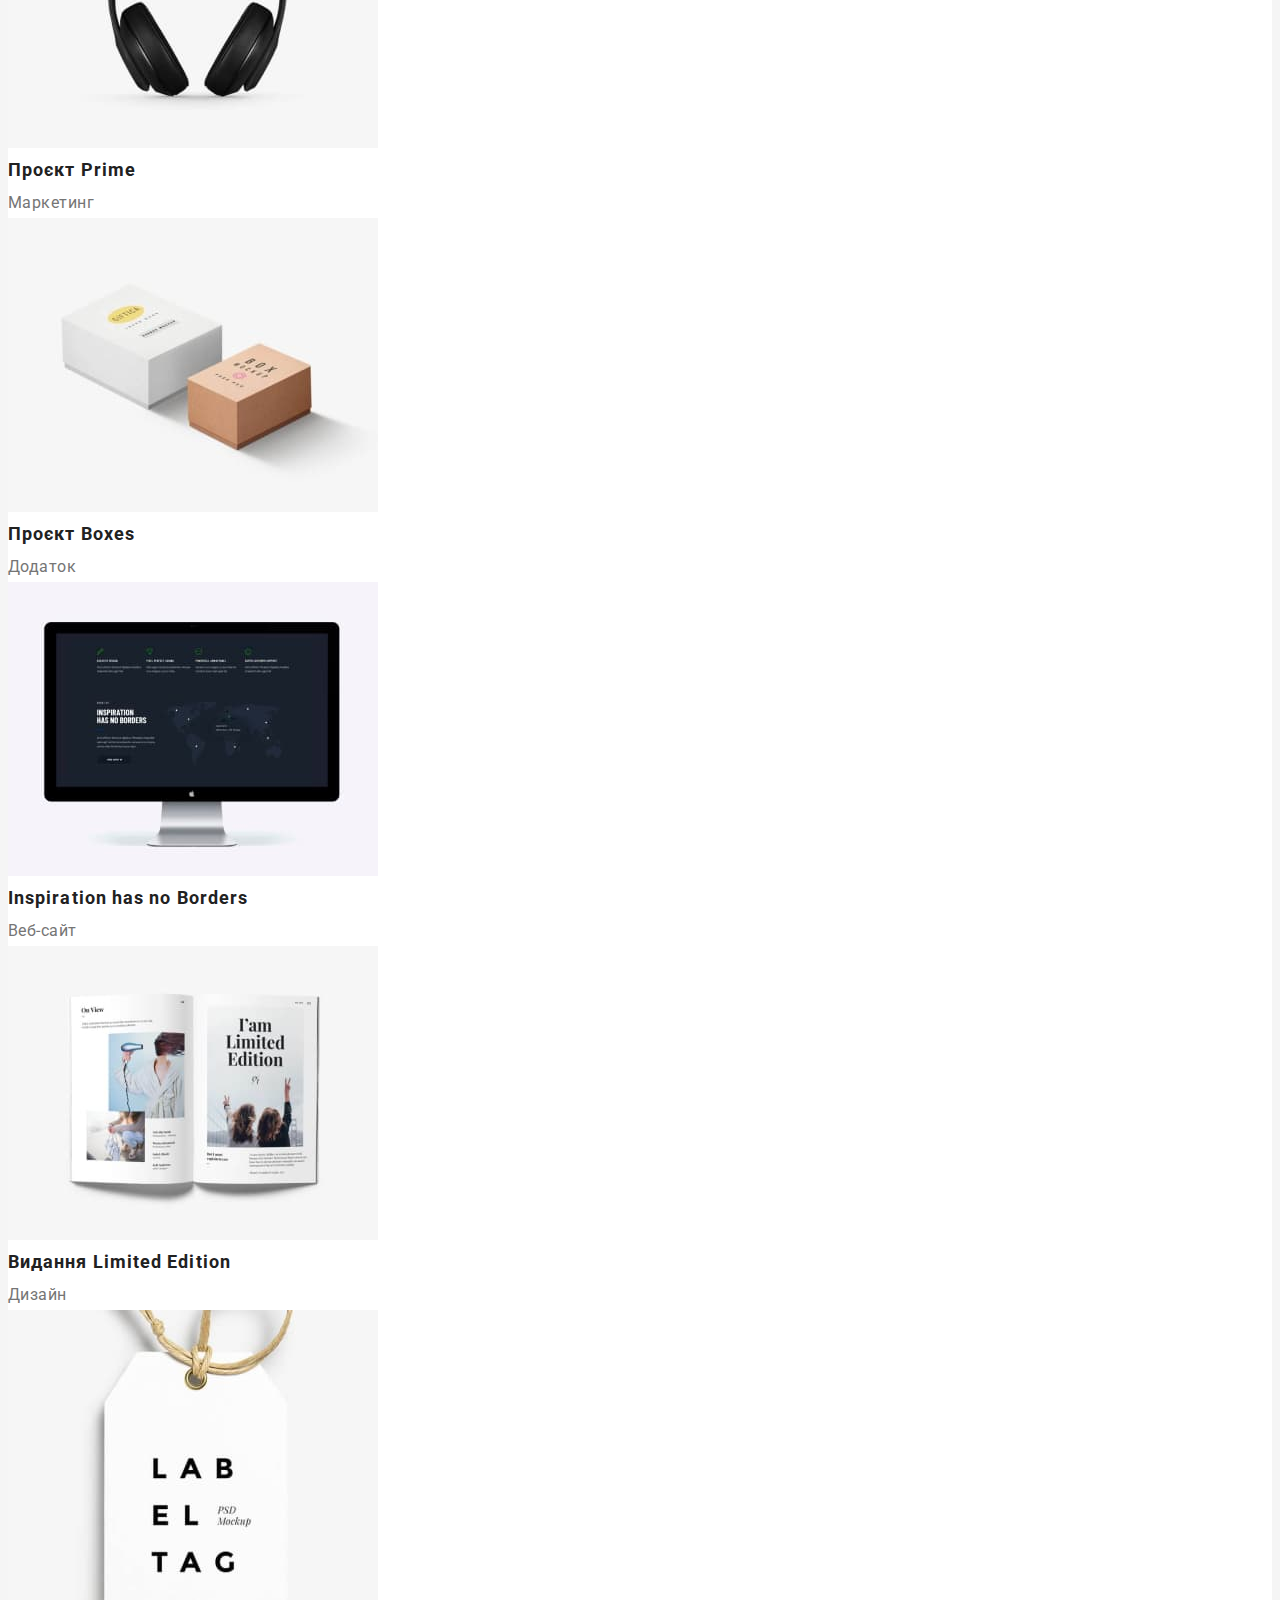
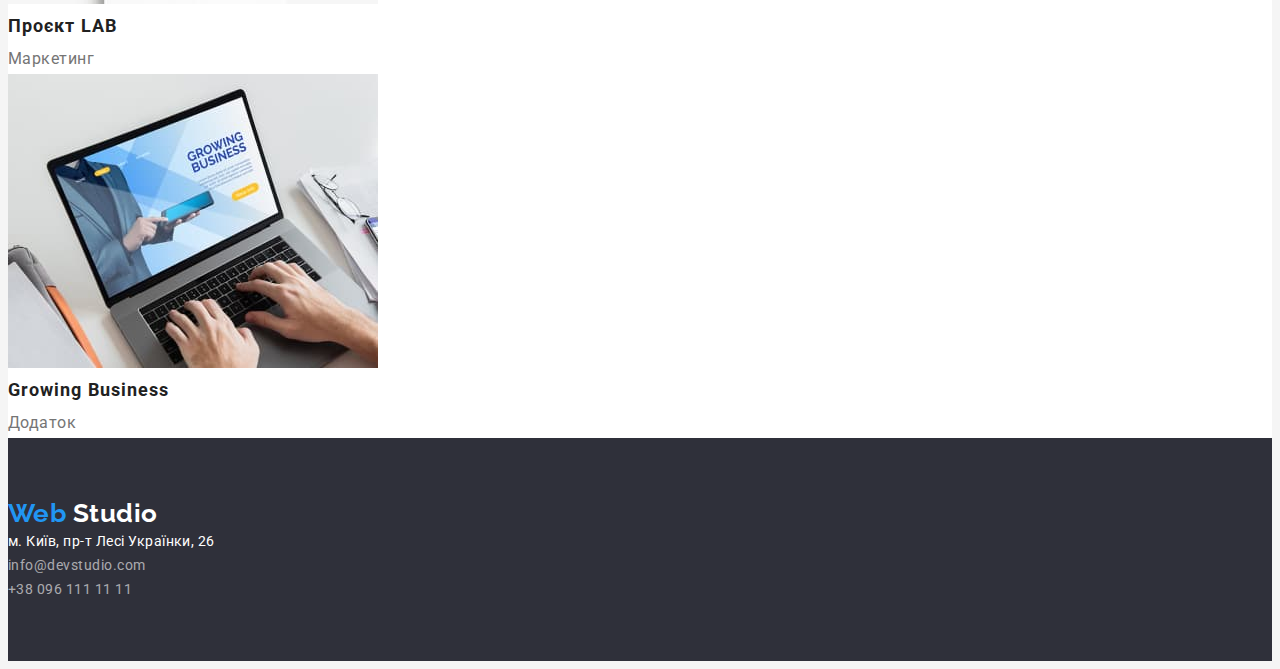
==== commit 1e283445: "Студія" ====
--- a/portfolio.html
+++ b/portfolio.html
@@ -24,26 +24,24 @@
   <body>
     <!--шапка сайту-->
     <header class="page-header">
-      <nav>
-        <a class="logo logo-color" href="./index.html"
-          >Web<span class="logo logo-text">Studio</span></a
-        >
-        <ul class="site-nav list">
-          <li><a class="link" href="./index.html">Студія</a></li>
-          <li><a class="link current" href="./portfolio.html">Портфоліо</a></li>
-          <li><a class="link" href="">Контакти</a></li>
-        </ul>
-      </nav>
-      <ul class="contacts list">
-        <li>
-          <a class="contact" href="mailto:info@devstudio.com"
-            >info@devstudio.com</a
-          >
-        </li>
-        <li>
-          <a class="contact" href="tel:+380961111111">+38 096 111 11 11</a>
-        </li>
-      </ul>
+      <div class="container">
+        <nav>
+            <a class="logo logo-color" href="./index.html">Web<span class="logo logo-text">Studio</span></a>
+            <ul class="site-nav list">
+                <li><a class="link" href="./index.html">Студія</a></li>
+                <li><a class="link current" href="./portfolio.html">Портфоліо</a></li>
+                <li><a class="link" href="">Контакти</a></li>
+            </ul>
+        </nav>
+        <ul class="contacts list">
+            <li>
+                <a class="contact" href="mailto:info@devstudio.com">info@devstudio.com</a>
+            </li>
+            <li>
+                <a class="contact" href="tel:+380961111111">+38 096 111 11 11</a>
+            </li>
+        </ul>
+      </div>
     </header>
 
     <!--main-->
--- a/css/styles.css
+++ b/css/styles.css
@@ -11,6 +11,7 @@
   --heder-bg-color: #ffffff;
   --accent-color: #2196f3;
   --team-item-bg-color: #ffffff;
+  --bg-hero-color: #2f303a;
   --bg-footer-color: #2f303a;
   --primary-text-color: #757575;
   --title-hero-color: #ffffff;
@@ -36,9 +37,9 @@
 }
 
 ul {
-    list-style: none;
-    margin: 0;
-    padding: 0;
+  list-style: none;
+  margin: 0;
+  padding: 0;
 }
 
 body {
@@ -49,9 +50,11 @@
 }
 
 .container {
-    width: 1200px;
-    padding-left: 15px;
-    padding-right: 15px;
+  width: 1200px;
+  padding-left: 15px;
+  padding-right: 15px;
+  margin: 0 auto;
+  outline: 2px solid red;
 }
 
 .list {
@@ -61,6 +64,8 @@
 /* Header */
 
 .page-header {
+  padding-top: 25px;
+  padding-bottom: 25px;
   background-color: var(--heder-bg-color);
 }
 
@@ -118,7 +123,15 @@
 
 /* Hero */
 
+.hero {
+    margin-bottom: 94px;
+    padding-top: 200px;
+    padding-bottom: 200px;
+  background-color: var(--bg-hero-color);
+}
+
 .hero-title {
+  margin-bottom: 30px;
   font-weight: 900;
   font-size: 44px;
   line-height: 1.3636;
@@ -150,6 +163,7 @@
 /* Section */
 
 .section-title {
+    margin-bottom: 50px;
   font-size: 36px;
   line-height: 1.1667;
   text-align: center;
@@ -158,7 +172,25 @@
 
 /* Features */
 
+ .visually-hidden {
+     position: absolute;
+     width: 1px;
+     height: 1px;
+     margin: -1px;
+     border: 0;
+     padding: 0;
+     white-space: nowrap;
+     clip-path: inset(100%);
+     clip: rect(0 0 0 0);
+     overflow: hidden;
+ }
+
+.feature {    
+    margin-bottom: 94px;
+}
+
 .feature-list .title {
+    margin-bottom: 10px;
   font-size: 14px;
   line-height: 1.1429;
   color: var(--title-text-color);
@@ -169,9 +201,17 @@
   line-height: 1.7143;
 }
 
+/* Work */
+
+.work {
+    margin-bottom: 94px;
+}
+
 /* Our team */
 
 .team {
+    padding-top: 94px;
+    padding-bottom: 94px;
   background-color: var(--additional-bg-color);
 }
 
@@ -179,7 +219,12 @@
   background-color: var(--team-item-bg-color);
 }
 
+.team-images {
+    margin-bottom: 20px;
+}
+
 .team-list .title {
+    margin-bottom: 20px;
   font-weight: 500;
   font-size: 16px;
   line-height: 1.1875;
@@ -194,6 +239,8 @@
 /* Footer */
 
 .page-footer {
+    padding-top: 60px;
+    padding-bottom: 60px;
   background-color: var(--bg-footer-color);
 }
 
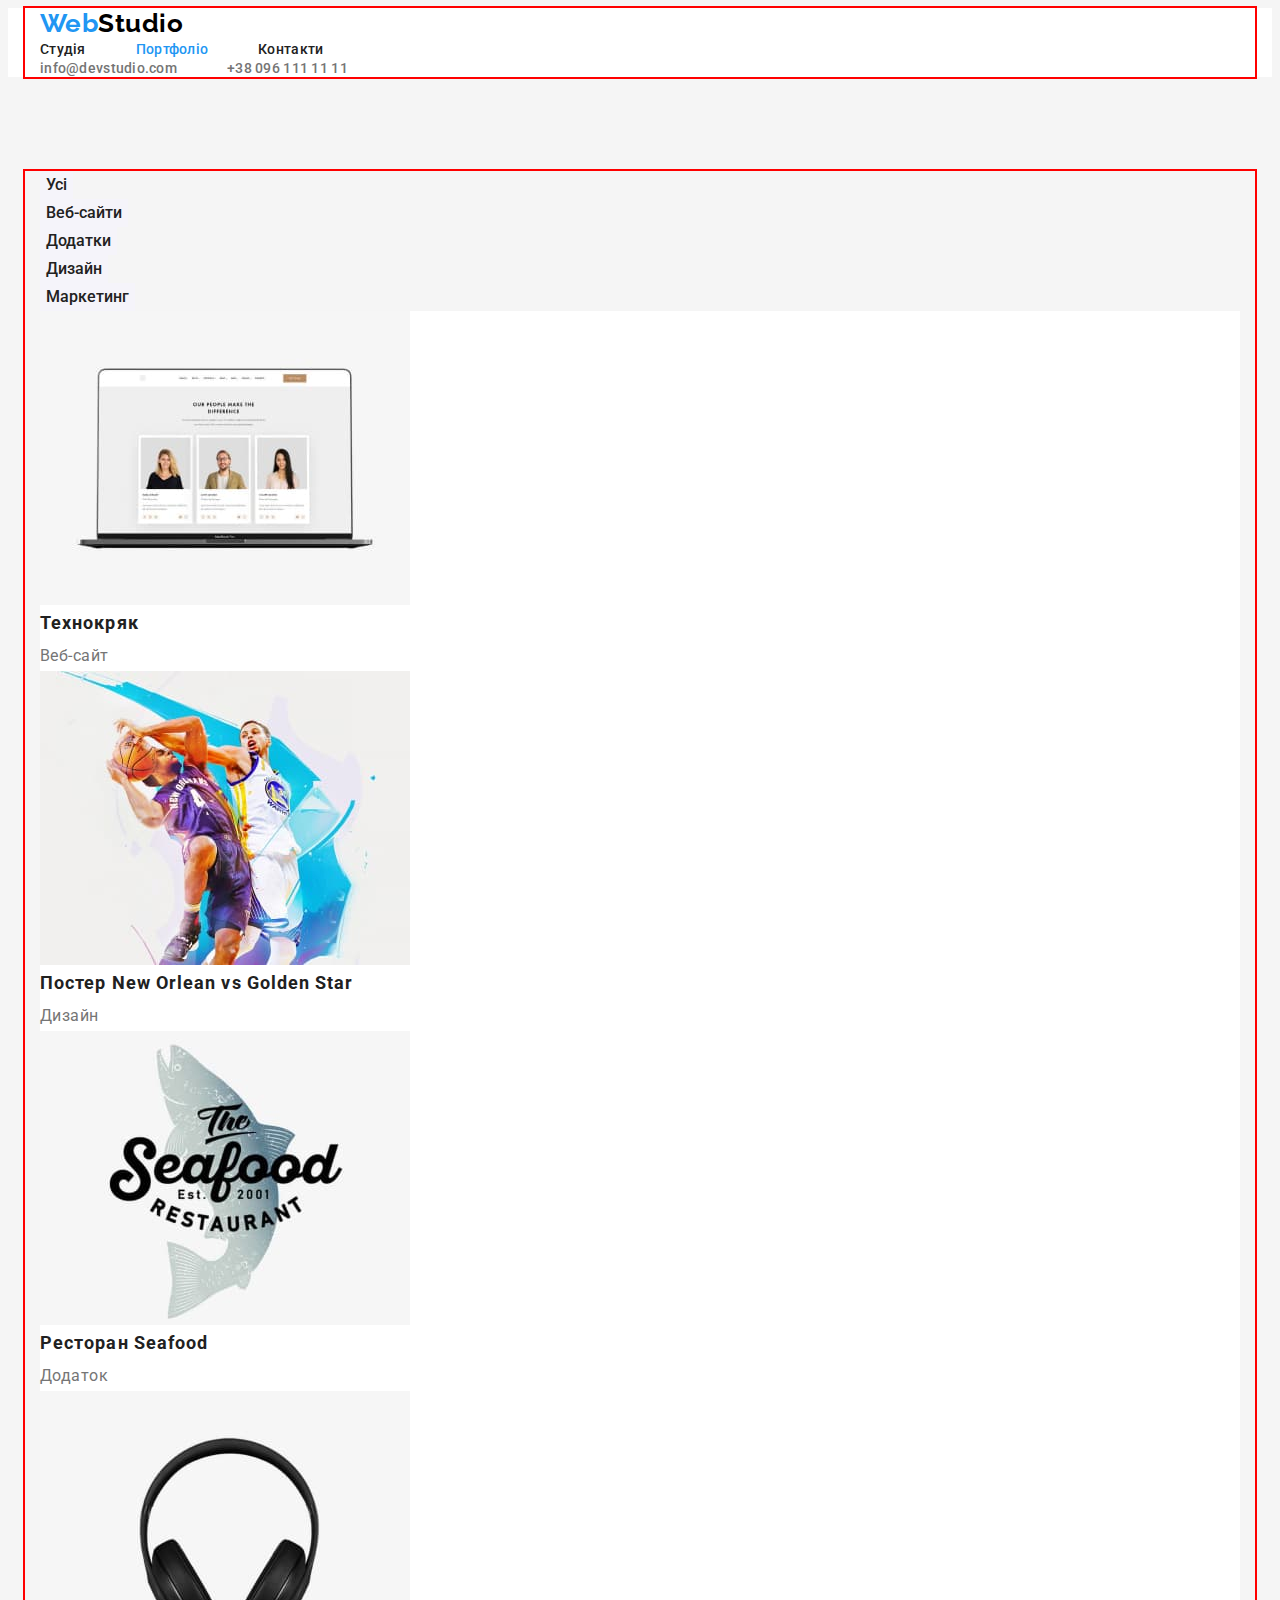
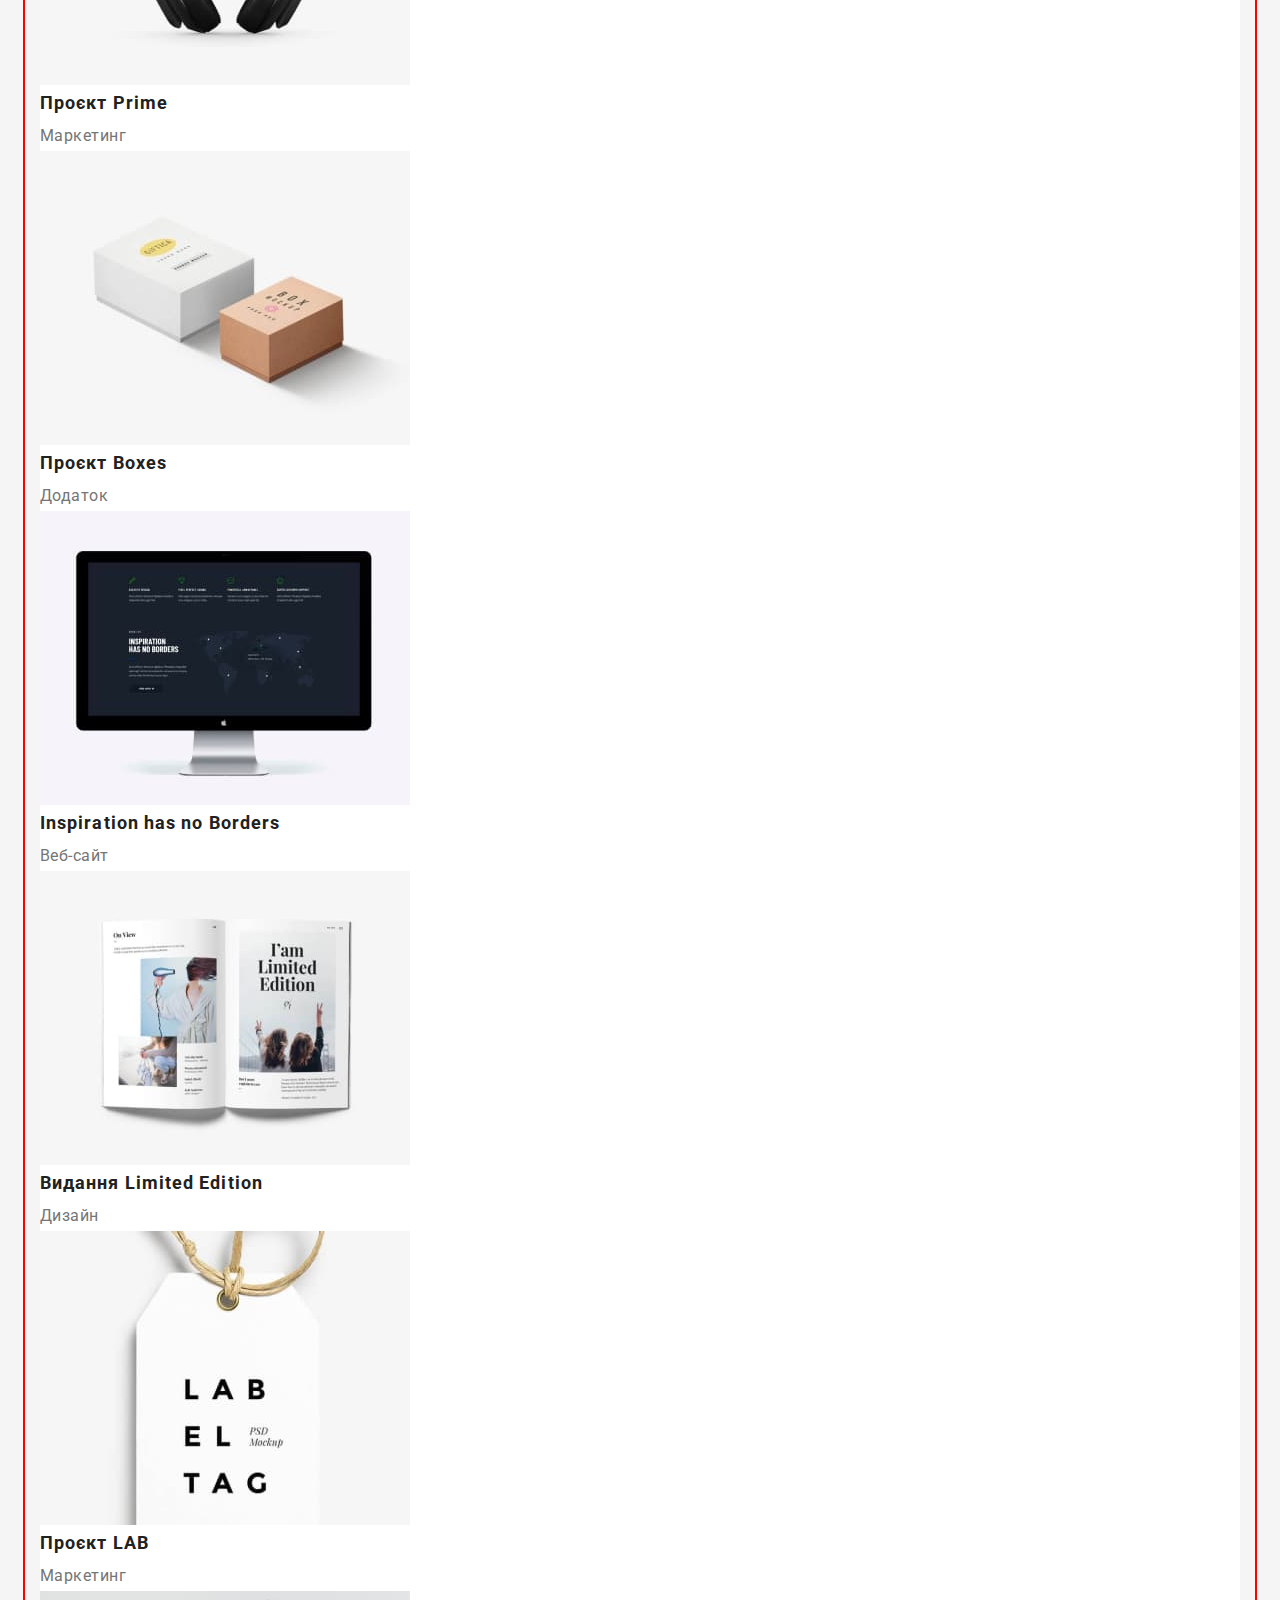
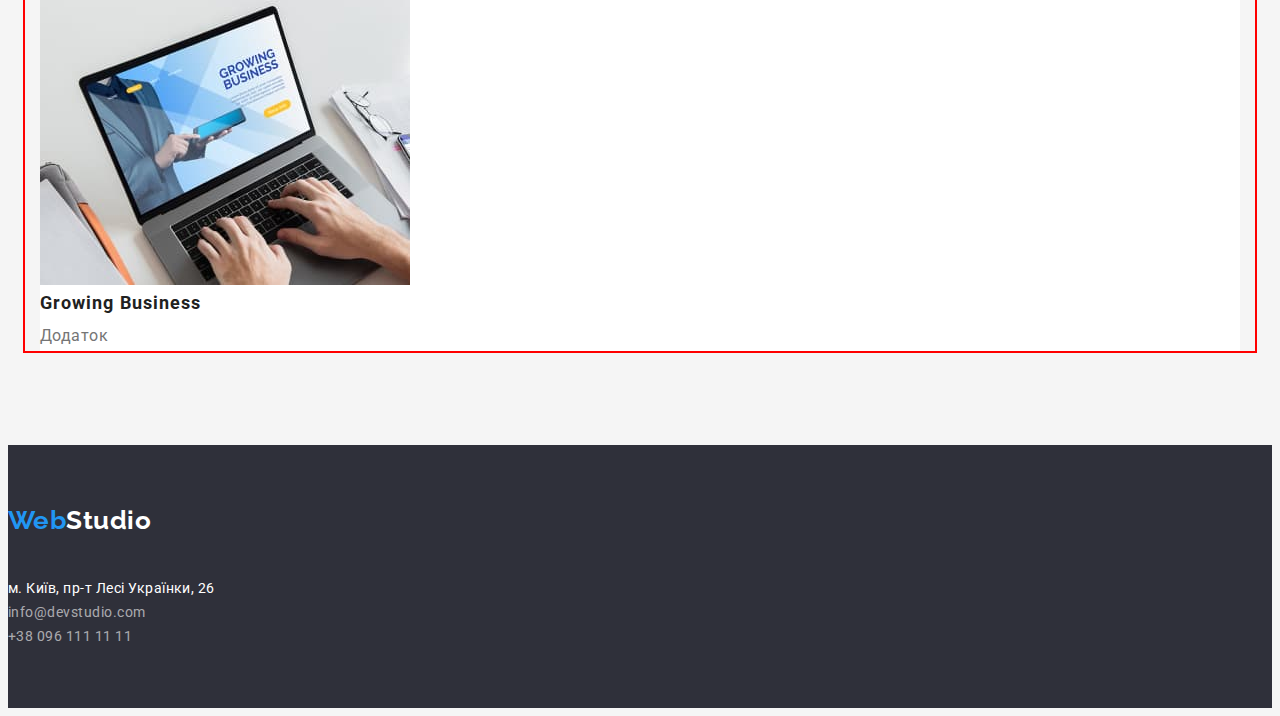
==== commit 8d78912a: "Студія" ====
--- a/portfolio.html
+++ b/portfolio.html
@@ -47,124 +47,81 @@
     <!--main-->
     <main>
       <section class="portfolio">
-        <h1>Портфоліо</h1>
-        <ul class="portfolio-nav list">
-          <li><button class="button" type="button">Усі</button></li>
-          <li><button class="button" type="button">Веб-сайти</button></li>
-          <li><button class="button" type="button">Додатки</button></li>
-          <li><button class="button" type="button">Дизайн</button></li>
-          <li><button class="button" type="button">Маркетинг</button></li>
-        </ul>
-        <ul class="portfolio-list list">
-          <li class="portfolio-item">
-            <a class="link" href="#">
-              <img
-                src="./images/8-portfolio.jpg"
-                alt="Ноутбук"
-                width="370"
-                height="294"
-              />
-              <h2 class="title">Технокряк</h2>
-              <p class="text">Веб-сайт</p>
-            </a>
-          </li>
-          <li class="portfolio-item">
-            <a class="link" href="#">
-              <img
-                src="./images/9-portfolio.jpg"
-                alt="Два баскетболісти"
-                width="370"
-                height="294"
-              />
-              <h2 class="title">Постер New Orlean vs Golden Star</h2>
-              <p class="text">Дизайн</p>
-            </a>
-          </li>
-          <li class="portfolio-item">
-            <a class="link" href="#">
-              <img
-                src="./images/10-portfolio.jpg"
-                alt="Назва ресторану на фоні риби"
-                width="370"
-                height="294"
-              />
-              <h2 class="title">Ресторан Seafood</h2>
-              <p class="text">Додаток</p>
-            </a>
-          </li>
-          <li class="portfolio-item">
-            <a class="link" href="#">
-              <img
-                src="./images/11-portfolio.jpg"
-                alt="Навушники"
-                width="370"
-                height="294"
-              />
-              <h2 class="title">Проєкт Prime</h2>
-              <p class="text">Маркетинг</p>
-            </a>
-          </li>
-          <li class="portfolio-item">
-            <a class="link" href="#">
-              <img
-                src="./images/12-portfolio.jpg"
-                alt="Біла і коричнева коробки"
-                width="370"
-                height="294"
-              />
-              <h2 class="title">Проєкт Boxes</h2>
-              <p class="text">Додаток</p>
-            </a>
-          </li>
-          <li class="portfolio-item">
-            <a class="link" href="#">
-              <img
-                src="./images/13-portfolio.jpg"
-                alt="Моноблок"
-                width="370"
-                height="294"
-              />
-              <h2 class="title">Inspiration has no Borders</h2>
-              <p class="text">Веб-сайт</p>
-            </a>
-          </li>
-          <li class="portfolio-item">
-            <a class="link" href="#">
-              <img
-                src="./images/14-portfolio.jpg"
-                alt="Книга"
-                width="370"
-                height="294"
-              />
-              <h2 class="title">Видання Limited Edition</h2>
-              <p class="text">Дизайн</p>
-            </a>
-          </li>
-          <li class="portfolio-item">
-            <a class="link" href="#">
-              <img
-                src="./images/15-portfolio.jpg"
-                alt="Бірка"
-                width="370"
-                height="294"
-              />
-              <h2 class="title">Проєкт LAB</h2>
-              <p class="text">Маркетинг</p>
-            </a>
-          </li>
-          <li class="portfolio-item">
-            <a class="link" href="#">
-              <img
-                src="./images/16-portfolio.jpg"
-                alt="Ноутбук"
-                width="370"
-                height="294"
-              />
-              <h2 class="title">Growing Business</h2>
-              <p class="text">Додаток</p>
-            </a>
-          </li>
-        </ul>
+        <div class="container">
+          <h1 class="visually-hidden">Портфоліо</h1>
+          <ul class="portfolio-nav list">
+            <li><button class="button" type="button">Усі</button></li>
+            <li><button class="button" type="button">Веб-сайти</button></li>
+            <li><button class="button" type="button">Додатки</button></li>
+            <li><button class="button" type="button">Дизайн</button></li>
+            <li><button class="button" type="button">Маркетинг</button></li>
+          </ul>
+          <ul class="portfolio-list list">
+            <li class="portfolio-item">
+              <a class="link" href="#">
+                <img src="./images/8-portfolio.jpg" alt="Ноутбук" width="370" height="294" />
+                <h2 class="title">Технокряк</h2>
+                <p class="text">Веб-сайт</p>
+              </a>
+            </li>
+            <li class="portfolio-item">
+              <a class="link" href="#">
+                <img src="./images/9-portfolio.jpg" alt="Два баскетболісти" width="370" height="294" />
+                <h2 class="title">Постер New Orlean vs Golden Star</h2>
+                <p class="text">Дизайн</p>
+              </a>
+            </li>
+            <li class="portfolio-item">
+              <a class="link" href="#">
+                <img src="./images/10-portfolio.jpg" alt="Назва ресторану на фоні риби" width="370" height="294" />
+                <h2 class="title">Ресторан Seafood</h2>
+                <p class="text">Додаток</p>
+              </a>
+            </li>
+            <li class="portfolio-item">
+              <a class="link" href="#">
+                <img src="./images/11-portfolio.jpg" alt="Навушники" width="370" height="294" />
+                <h2 class="title">Проєкт Prime</h2>
+                <p class="text">Маркетинг</p>
+              </a>
+            </li>
+            <li class="portfolio-item">
+              <a class="link" href="#">
+                <img src="./images/12-portfolio.jpg" alt="Біла і коричнева коробки" width="370" height="294" />
+                <h2 class="title">Проєкт Boxes</h2>
+                <p class="text">Додаток</p>
+              </a>
+            </li>
+            <li class="portfolio-item">
+              <a class="link" href="#">
+                <img src="./images/13-portfolio.jpg" alt="Моноблок" width="370" height="294" />
+                <h2 class="title">Inspiration has no Borders</h2>
+                <p class="text">Веб-сайт</p>
+              </a>
+            </li>
+            <li class="portfolio-item">
+              <a class="link" href="#">
+                <img src="./images/14-portfolio.jpg" alt="Книга" width="370" height="294" />
+                <h2 class="title">Видання Limited Edition</h2>
+                <p class="text">Дизайн</p>
+              </a>
+            </li>
+            <li class="portfolio-item">
+              <a class="link" href="#">
+                <img src="./images/15-portfolio.jpg" alt="Бірка" width="370" height="294" />
+                <h2 class="title">Проєкт LAB</h2>
+                <p class="text">Маркетинг</p>
+              </a>
+            </li>
+            <li class="portfolio-item">
+              <a class="link" href="#">
+                <img src="./images/16-portfolio.jpg" alt="Ноутбук" width="370" height="294" />
+                <h2 class="title">Growing Business</h2>
+                <p class="text">Додаток</p>
+              </a>
+            </li>
+          </ul>
+        </div>
       </section>
     </main>
     <!--footer-->
--- a/css/styles.css
+++ b/css/styles.css
@@ -49,6 +49,10 @@
   color: var(--primary-text-color);
 }
 
+img {
+  display: block;
+}
+
 .container {
   width: 1200px;
   padding-left: 15px;
@@ -63,11 +67,25 @@
 
 /* Header */
 
-.page-header {
+.page-header {  
+  background-color: var(--heder-bg-color);
+}
+
+.header-container {
+display: flex;
+align-items: center;
+}
+
+.nav-site {
+  display: flex;
+  align-items: center;
+}
+
+.logo {
+  margin-right: 93px;
   padding-top: 25px;
-  padding-bottom: 25px;
-  background-color: var(--heder-bg-color);
-}
+    padding-bottom: 25px;
+ }
 
 .logo,
 .logo-footer {
@@ -83,17 +101,25 @@
 }
 
 .logo-text {
+  margin: 0;
   color: var(--logo-text-color);
 }
 
 /* Site-nav */
 
+.site-nav {
+  display: flex;
+  gap: 50px;
+  }
+
 .site-nav .link {
-  color: var(--title-text-color);
+    color: var(--title-text-color);
 }
 
 .site-nav .link,
 .contacts .contact {
+  padding-top: 32px;
+    padding-bottom: 32px;
   font-weight: 500;
   font-size: 14px;
   line-height: 1.1429;
@@ -112,6 +138,12 @@
 
 /* Contacts */
 
+.contacts {
+  display: flex;
+  margin-left: auto;
+  gap: 50px;
+}
+
 .contacts .contact {
   color: var(--primary-text-color);
 }
@@ -124,18 +156,20 @@
 /* Hero */
 
 .hero {
-    margin-bottom: 94px;
-    padding-top: 200px;
-    padding-bottom: 200px;
+  padding-top: 200px;
+  padding-bottom: 200px;
+  text-align: center;
   background-color: var(--bg-hero-color);
 }
 
 .hero-title {
+  margin-right: auto;
+  margin-left: auto;
   margin-bottom: 30px;
+  width: 696px;
   font-weight: 900;
   font-size: 44px;
   line-height: 1.3636;
-  text-align: center;
   letter-spacing: 0.06em;
   text-transform: uppercase;
   color: var(--title-hero-color);
@@ -144,7 +178,8 @@
 /* Button */
 
 .hero-button {
-  font-family: inherit;
+  min-width: 216px;
+    font-family: inherit;
   font-weight: 700;
   font-size: 16px;
   line-height: 1.875;
@@ -163,7 +198,7 @@
 /* Section */
 
 .section-title {
-    margin-bottom: 50px;
+  margin-bottom: 50px;
   font-size: 36px;
   line-height: 1.1667;
   text-align: center;
@@ -172,25 +207,31 @@
 
 /* Features */
 
- .visually-hidden {
-     position: absolute;
-     width: 1px;
-     height: 1px;
-     margin: -1px;
-     border: 0;
-     padding: 0;
-     white-space: nowrap;
-     clip-path: inset(100%);
-     clip: rect(0 0 0 0);
-     overflow: hidden;
- }
-
-.feature {    
-    margin-bottom: 94px;
+.visually-hidden {
+  position: absolute;
+  width: 1px;
+  height: 1px;
+  margin: -1px;
+  border: 0;
+  padding: 0;
+  white-space: nowrap;
+  clip-path: inset(100%);
+  clip: rect(0 0 0 0);
+  overflow: hidden;
+}
+
+.feature-list {
+display: flex;
+gap: 30px;
+}
+
+.feature {
+  padding-top: 94px;
+  padding-bottom: 94px;  
 }
 
 .feature-list .title {
-    margin-bottom: 10px;
+  margin-bottom: 10px;
   font-size: 14px;
   line-height: 1.1429;
   color: var(--title-text-color);
@@ -204,15 +245,25 @@
 /* Work */
 
 .work {
-    margin-bottom: 94px;
+  padding-bottom: 94px;
+}
+
+.work .list {
+  display: flex;
+  gap: 30px;
 }
 
 /* Our team */
 
 .team {
-    padding-top: 94px;
-    padding-bottom: 94px;
+  padding-bottom: 94px;
   background-color: var(--additional-bg-color);
+}
+
+.team-list {
+  display: flex;
+  padding-bottom: 30px;
+  gap: 30px;
 }
 
 .team-item {
@@ -220,11 +271,12 @@
 }
 
 .team-images {
-    margin-bottom: 20px;
+  margin-bottom: 20px;
 }
 
 .team-list .title {
-    margin-bottom: 20px;
+  margin-bottom: 20px;
+  text-align: center;
   font-weight: 500;
   font-size: 16px;
   line-height: 1.1875;
@@ -232,6 +284,7 @@
 }
 
 .team-list .text {
+  text-align: center;
   font-size: 16px;
   line-height: 1.1875;
 }
@@ -239,9 +292,14 @@
 /* Footer */
 
 .page-footer {
-    padding-top: 60px;
-    padding-bottom: 60px;
+  padding-top: 60px;
+  padding-bottom: 60px;
   background-color: var(--bg-footer-color);
+}
+
+.logo-footer {
+  display: flex;
+  margin-bottom: 20px;
 }
 
 .logo-footer-color {
@@ -250,6 +308,10 @@
 
 .logo-footer-text {
   color: var(--logo-footer-text-color);
+}
+
+.address-item {
+  margin-bottom: 9px;
 }
 
 .address-footer,
@@ -277,6 +339,11 @@
 
 /* Портфоліо */
 
+.portfolio {
+  padding-top: 94px;
+  padding-bottom: 94px;
+}
+
 .portfolio-nav .button {
   font-family: inherit;
   font-weight: 500;
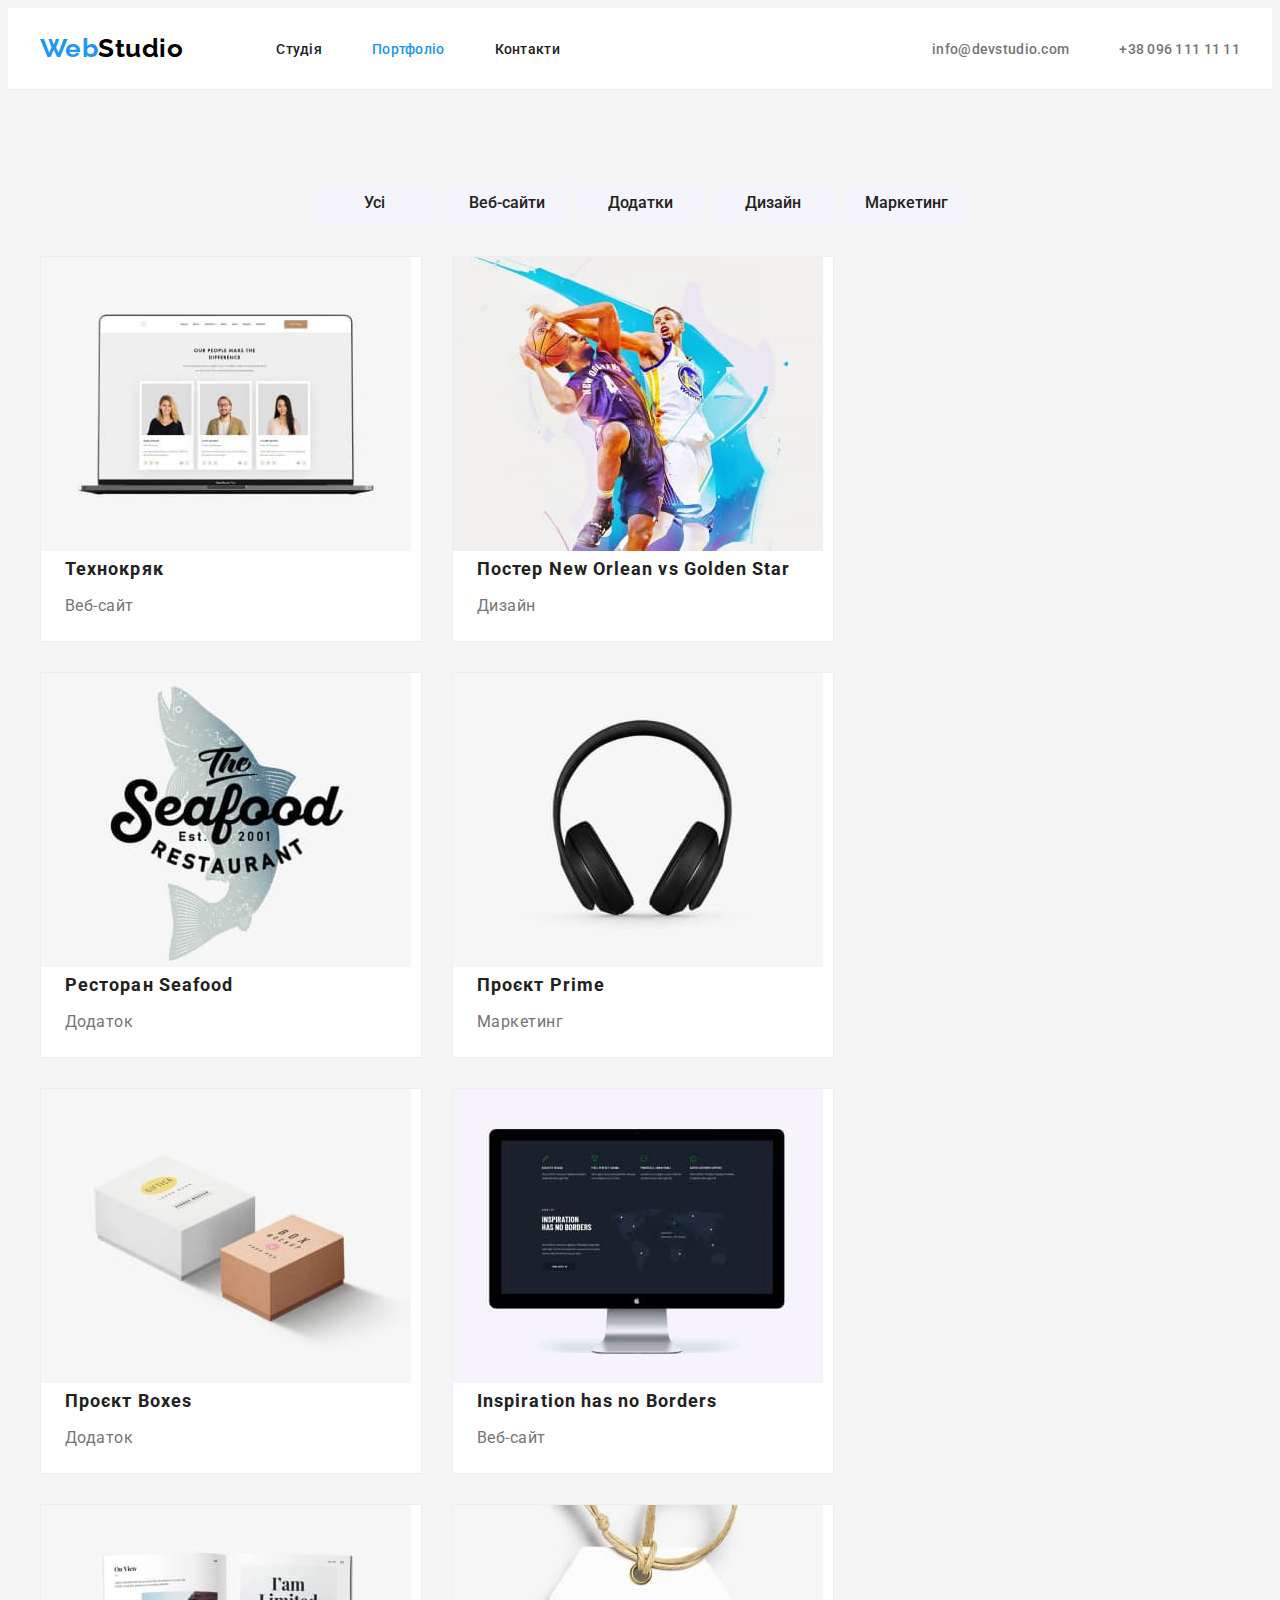
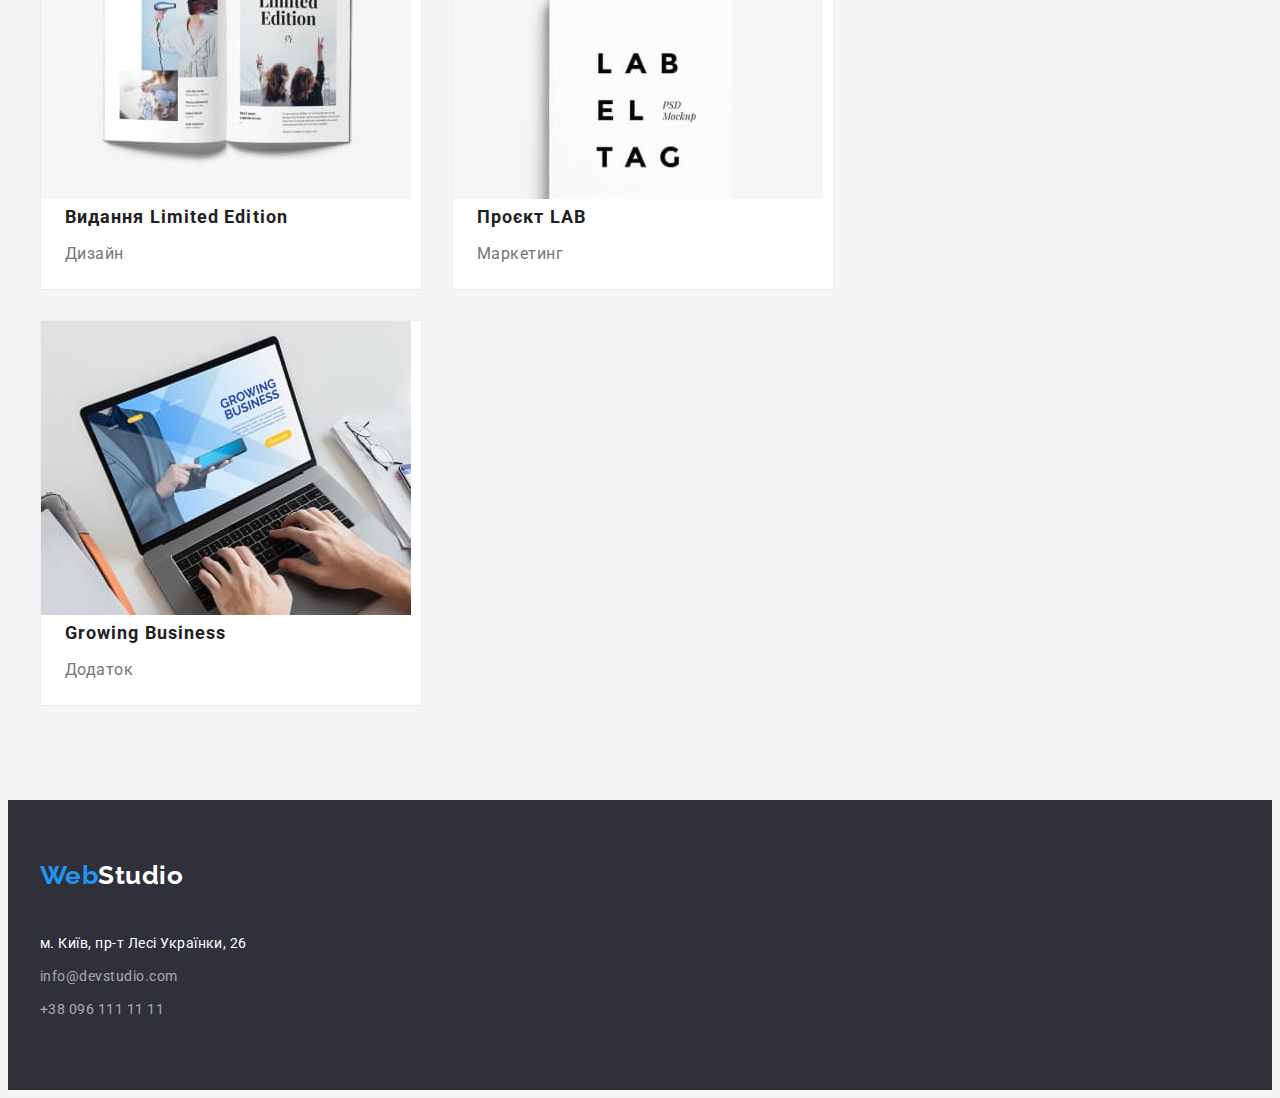
==== commit c6182ce5: "Портфоліо" ====
--- a/portfolio.html
+++ b/portfolio.html
@@ -24,22 +24,22 @@
   <body>
     <!--шапка сайту-->
     <header class="page-header">
-      <div class="container">
-        <nav>
-            <a class="logo logo-color" href="./index.html">Web<span class="logo logo-text">Studio</span></a>
-            <ul class="site-nav list">
-                <li><a class="link" href="./index.html">Студія</a></li>
-                <li><a class="link current" href="./portfolio.html">Портфоліо</a></li>
-                <li><a class="link" href="">Контакти</a></li>
-            </ul>
+      <div class="container header-container">
+        <nav class="nav-site">
+          <a class="logo logo-color" href="./index.html">Web<span class="logo logo-text">Studio</span></a>
+          <ul class="site-nav list">
+            <li><a class="link" href="./index.html">Студія</a></li>
+            <li><a class="link current" href="./portfolio.html">Портфоліо</a></li>
+            <li><a class="link" href="">Контакти</a></li>
+          </ul>
         </nav>
         <ul class="contacts list">
-            <li>
-                <a class="contact" href="mailto:info@devstudio.com">info@devstudio.com</a>
-            </li>
-            <li>
-                <a class="contact" href="tel:+380961111111">+38 096 111 11 11</a>
-            </li>
+          <li>
+            <a class="contact" href="mailto:info@devstudio.com">info@devstudio.com</a>
+          </li>
+          <li>
+            <a class="contact" href="tel:+380961111111">+38 096 111 11 11</a>
+          </li>
         </ul>
       </div>
     </header>
@@ -126,32 +126,24 @@
     </main>
     <!--footer-->
     <footer class="page-footer">
-      <a class="logo-footer logo-footer-color" href="./index.html"
-        >Web <span class="logo-footer logo-footer-text">Studio</span></a
-      >
-      <address>
-        <ul class="list">
-          <li>
-            <a
-              class="address-footer"
-              href="https://goo.gl/maps/9E4ESz3H2E2rqb3K8"
-              target="_blank"
-              rel="noreferrer noopener nofollow"
-              >м. Київ, пр-т Лесі Українки, 26</a
-            >
-          </li>
-          <li>
-            <a class="contact-footer" href="mailto:info@devstudio.com"
-              >info@devstudio.com</a
-            >
-          </li>
-          <li>
-            <a class="contact-footer" href="tel:+380961111111"
-              >+38 096 111 11 11</a
-            >
-          </li>
-        </ul>
-      </address>
+      <div class="container">
+        <a class="logo-footer logo-footer-color" href="./index.html">Web <span
+            class="logo-footer logo-footer-text">Studio</span></a>
+        <address>
+          <ul class="list">
+            <li class="address-item">
+              <a class="address-footer" href="https://goo.gl/maps/9E4ESz3H2E2rqb3K8" target="_blank"
+                rel="noreferrer noopener nofollow">м. Київ, пр-т Лесі Українки, 26</a>
+            </li>
+            <li class="address-item">
+              <a class="contact-footer" href="mailto:info@devstudio.com">info@devstudio.com</a>
+            </li>
+            <li class="address-item">
+              <a class="contact-footer" href="tel:+380961111111">+38 096 111 11 11</a>
+            </li>
+          </ul>
+        </address>
+      </div>
     </footer>
   </body>
 </html>
--- a/css/styles.css
+++ b/css/styles.css
@@ -24,6 +24,8 @@
   --button-active-color: #188ce8;
   --portfolio-button-text-color: #ffffff;
   --portfolio-item-bg-color: #ffffff;
+  --border-header-color: #ECECEC;
+  --border-portfolio-color: #eeeeee;
 }
 
 h1,
@@ -58,7 +60,7 @@
   padding-left: 15px;
   padding-right: 15px;
   margin: 0 auto;
-  outline: 2px solid red;
+  /* outline: 2px solid red; */
 }
 
 .list {
@@ -69,6 +71,7 @@
 
 .page-header {  
   background-color: var(--heder-bg-color);
+  border-bottom: 1px solid var(--border-header-color);
 }
 
 .header-container {
@@ -188,6 +191,7 @@
   color: var(--button-text-color);
   border: none;
   cursor: pointer;
+  border-radius: 4px;
 }
 
 .hero-button:hover,
@@ -253,6 +257,10 @@
   gap: 30px;
 }
 
+.work-item {
+  width: calc((100% - 60px) / 3);
+}
+
 /* Our team */
 
 .team {
@@ -267,6 +275,7 @@
 }
 
 .team-item {
+  width: calc((100% - 90px) / 4);
   background-color: var(--team-item-bg-color);
 }
 
@@ -344,7 +353,16 @@
   padding-bottom: 94px;
 }
 
+.portfolio-nav {
+  display: flex;
+  justify-content: center;
+  gap: 8px;
+  }
+
 .portfolio-nav .button {
+  margin-bottom: 34px;
+  width: 125px;
+    height: 38px;
   font-family: inherit;
   font-weight: 500;
   font-size: 16px;
@@ -353,6 +371,7 @@
   color: var(--title-text-color);
   border: none;
   cursor: pointer;
+  border-radius: 4px;
 }
 
 .portfolio-nav .button:hover,
@@ -361,11 +380,22 @@
   color: var(--portfolio-button-text-color);
 }
 
+.portfolio-list {
+  display: flex;
+  flex-wrap: wrap;
+  gap: 30px;
+}
+
 .portfolio-item {
+  width: calc((100% - 60px) / 3);
+  padding-bottom: 20px;
+  border: 1px solid var(--border-portfolio-color);
   background-color: var(--portfolio-item-bg-color);
 }
 
 .portfolio-list .title {
+  margin-bottom: 4px;
+  margin-left: 24px;
   font-size: 18px;
   line-height: 2;
   letter-spacing: 0.06em;
@@ -373,6 +403,7 @@
 }
 
 .portfolio-list .text {
+  margin-left: 24px;
   font-size: 16px;
   line-height: 1.875;
   color: var(--primary-text-color);
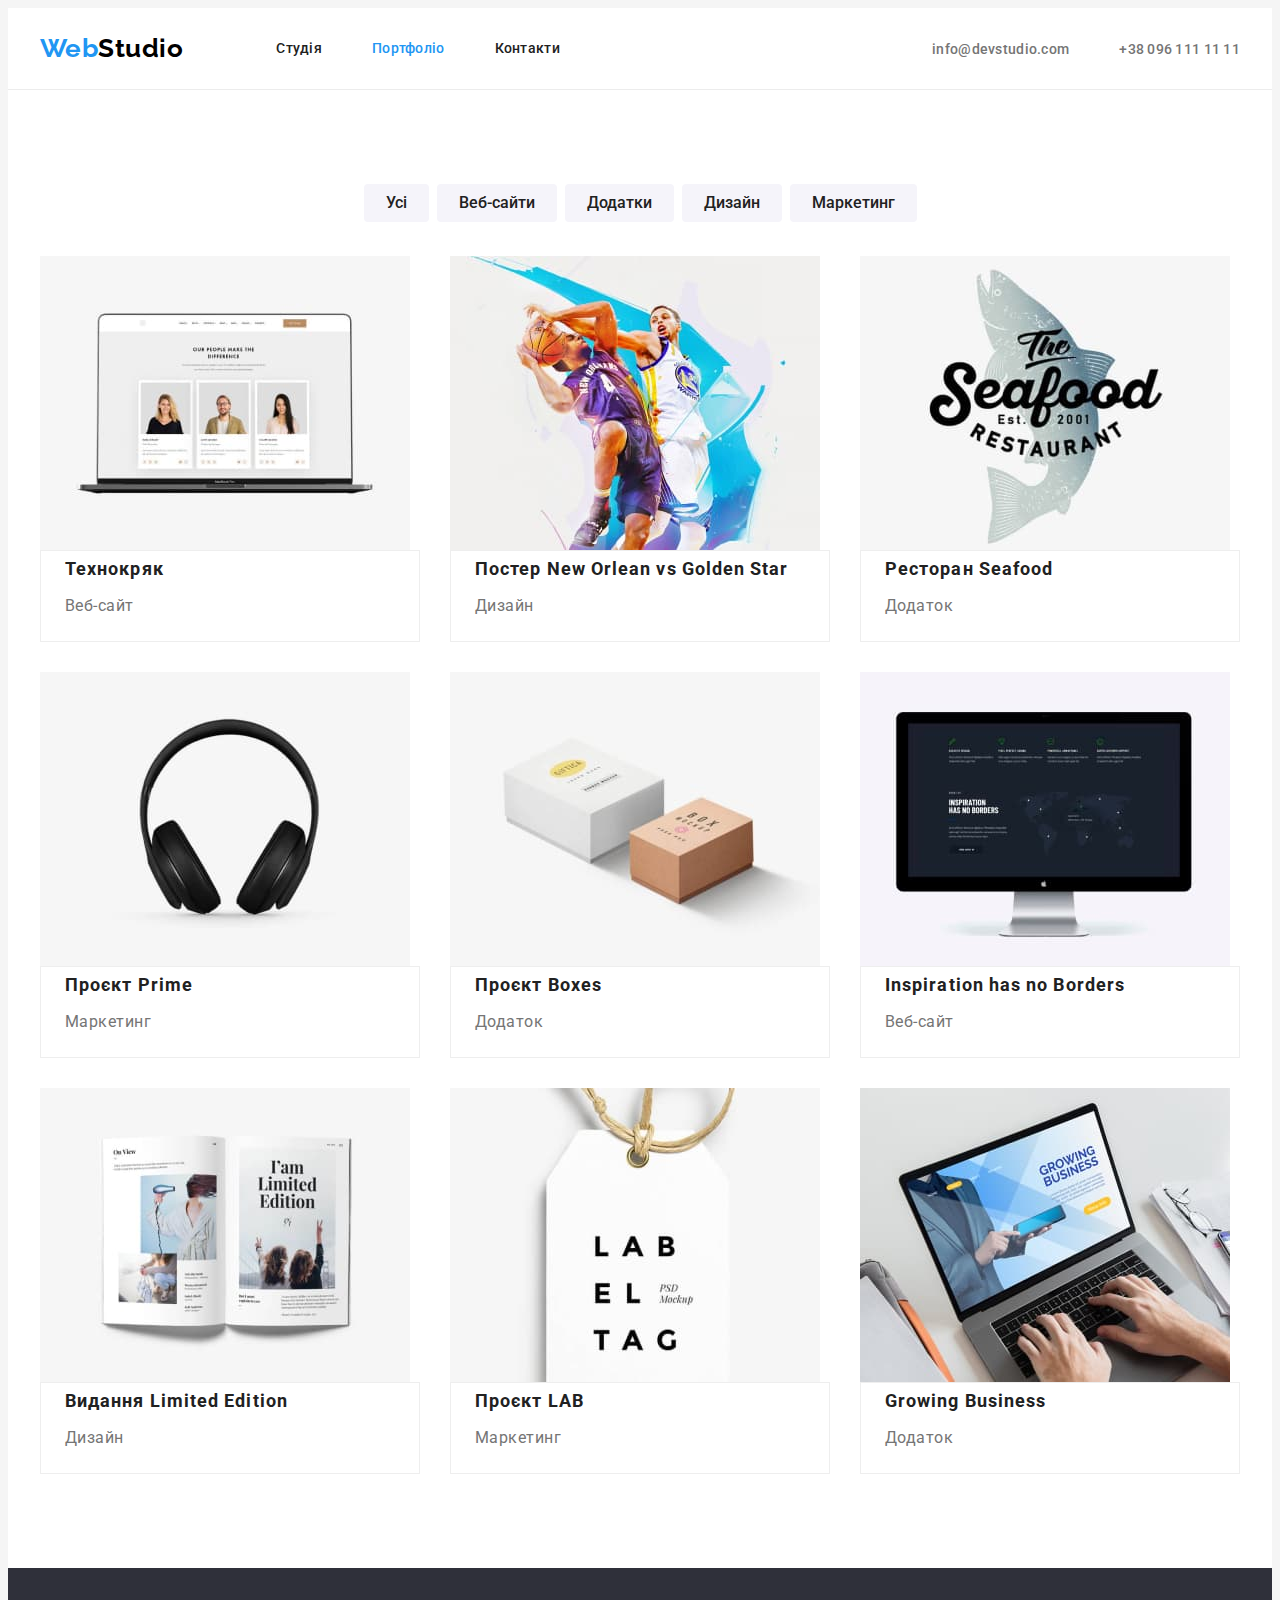
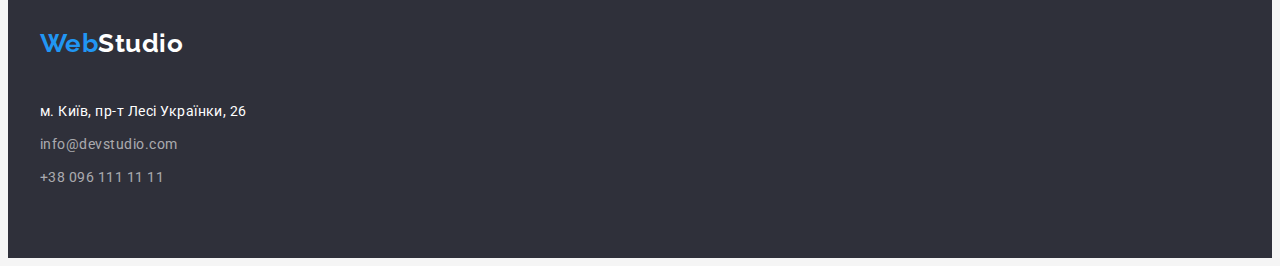
==== commit d4d2c3a9: "Після зауважень ментора" ====
--- a/portfolio.html
+++ b/portfolio.html
@@ -60,64 +60,82 @@
             <li class="portfolio-item">
               <a class="link" href="#">
                 <img src="./images/8-portfolio.jpg" alt="Ноутбук" width="370" height="294" />
-                <h2 class="title">Технокряк</h2>
-                <p class="text">Веб-сайт</p>
+                <div class="portfolio-card">
+                  <h2 class="title">Технокряк</h2>
+                  <p class="text">Веб-сайт</p>
+                </div>
               </a>
             </li>
             <li class="portfolio-item">
               <a class="link" href="#">
                 <img src="./images/9-portfolio.jpg" alt="Два баскетболісти" width="370" height="294" />
-                <h2 class="title">Постер New Orlean vs Golden Star</h2>
-                <p class="text">Дизайн</p>
+                <div class="portfolio-card">
+                  <h2 class="title">Постер New Orlean vs Golden Star</h2>
+                  <p class="text">Дизайн</p>
+                </div>
               </a>
             </li>
             <li class="portfolio-item">
               <a class="link" href="#">
                 <img src="./images/10-portfolio.jpg" alt="Назва ресторану на фоні риби" width="370" height="294" />
-                <h2 class="title">Ресторан Seafood</h2>
-                <p class="text">Додаток</p>
+                <div class="portfolio-card">
+                  <h2 class="title">Ресторан Seafood</h2>
+                  <p class="text">Додаток</p>
+                </div>
               </a>
             </li>
             <li class="portfolio-item">
               <a class="link" href="#">
                 <img src="./images/11-portfolio.jpg" alt="Навушники" width="370" height="294" />
-                <h2 class="title">Проєкт Prime</h2>
-                <p class="text">Маркетинг</p>
+                <div class="portfolio-card">
+                  <h2 class="title">Проєкт Prime</h2>
+                  <p class="text">Маркетинг</p>
+                </div>
               </a>
             </li>
             <li class="portfolio-item">
               <a class="link" href="#">
                 <img src="./images/12-portfolio.jpg" alt="Біла і коричнева коробки" width="370" height="294" />
-                <h2 class="title">Проєкт Boxes</h2>
-                <p class="text">Додаток</p>
+                <div class="portfolio-card">
+                  <h2 class="title">Проєкт Boxes</h2>
+                  <p class="text">Додаток</p>
+                </div>
               </a>
             </li>
             <li class="portfolio-item">
               <a class="link" href="#">
                 <img src="./images/13-portfolio.jpg" alt="Моноблок" width="370" height="294" />
-                <h2 class="title">Inspiration has no Borders</h2>
-                <p class="text">Веб-сайт</p>
+                <div class="portfolio-card">
+                  <h2 class="title">Inspiration has no Borders</h2>
+                  <p class="text">Веб-сайт</p>
+                </div>
               </a>
             </li>
             <li class="portfolio-item">
               <a class="link" href="#">
                 <img src="./images/14-portfolio.jpg" alt="Книга" width="370" height="294" />
-                <h2 class="title">Видання Limited Edition</h2>
-                <p class="text">Дизайн</p>
+                <div class="portfolio-card">
+                  <h2 class="title">Видання Limited Edition</h2>
+                  <p class="text">Дизайн</p>
+                </div>
               </a>
             </li>
             <li class="portfolio-item">
               <a class="link" href="#">
                 <img src="./images/15-portfolio.jpg" alt="Бірка" width="370" height="294" />
-                <h2 class="title">Проєкт LAB</h2>
-                <p class="text">Маркетинг</p>
+                <div class="portfolio-card">
+                  <h2 class="title">Проєкт LAB</h2>
+                  <p class="text">Маркетинг</p>
+                </div>
               </a>
             </li>
             <li class="portfolio-item">
               <a class="link" href="#">
                 <img src="./images/16-portfolio.jpg" alt="Ноутбук" width="370" height="294" />
-                <h2 class="title">Growing Business</h2>
-                <p class="text">Додаток</p>
+                <div class="portfolio-card">
+                  <h2 class="title">Growing Business</h2>
+                  <p class="text">Додаток</p>
+                </div>
               </a>
             </li>
           </ul>
--- a/css/styles.css
+++ b/css/styles.css
@@ -13,6 +13,7 @@
   --team-item-bg-color: #ffffff;
   --bg-hero-color: #2f303a;
   --bg-footer-color: #2f303a;
+  --bg-portfolio-color: #ffffff;
   --primary-text-color: #757575;
   --title-hero-color: #ffffff;
   --title-text-color: #212121;
@@ -24,7 +25,7 @@
   --button-active-color: #188ce8;
   --portfolio-button-text-color: #ffffff;
   --portfolio-item-bg-color: #ffffff;
-  --border-header-color: #ECECEC;
+  --border-header-color: #ececec;
   --border-portfolio-color: #eeeeee;
 }
 
@@ -69,14 +70,14 @@
 
 /* Header */
 
-.page-header {  
+.page-header {
   background-color: var(--heder-bg-color);
   border-bottom: 1px solid var(--border-header-color);
 }
 
 .header-container {
-display: flex;
-align-items: center;
+  display: flex;
+  align-items: center;
 }
 
 .nav-site {
@@ -87,8 +88,8 @@
 .logo {
   margin-right: 93px;
   padding-top: 25px;
-    padding-bottom: 25px;
- }
+  padding-bottom: 25px;
+}
 
 .logo,
 .logo-footer {
@@ -113,16 +114,17 @@
 .site-nav {
   display: flex;
   gap: 50px;
-  }
+}
 
 .site-nav .link {
-    color: var(--title-text-color);
+  display: block;
+  color: var(--title-text-color);
 }
 
 .site-nav .link,
 .contacts .contact {
   padding-top: 32px;
-    padding-bottom: 32px;
+  padding-bottom: 32px;
   font-weight: 500;
   font-size: 14px;
   line-height: 1.1429;
@@ -181,8 +183,10 @@
 /* Button */
 
 .hero-button {
+  padding-top: 10px;
+  padding-bottom: 10px;
   min-width: 216px;
-    font-family: inherit;
+  font-family: inherit;
   font-weight: 700;
   font-size: 16px;
   line-height: 1.875;
@@ -225,19 +229,20 @@
 }
 
 .feature-list {
-display: flex;
-gap: 30px;
+  display: flex;
+  gap: 30px;
 }
 
 .feature {
   padding-top: 94px;
-  padding-bottom: 94px;  
+  padding-bottom: 94px;
 }
 
 .feature-list .title {
   margin-bottom: 10px;
   font-size: 14px;
   line-height: 1.1429;
+  text-transform: uppercase;
   color: var(--title-text-color);
 }
 
@@ -270,17 +275,20 @@
 
 .team-list {
   display: flex;
-  padding-bottom: 30px;
-  gap: 30px;
+    gap: 30px;
 }
 
 .team-item {
-  width: calc((100% - 90px) / 4);
+   width: calc((100% - 90px) / 4);
   background-color: var(--team-item-bg-color);
 }
 
 .team-images {
   margin-bottom: 20px;
+}
+
+.team-card {
+  padding-bottom: 30px;
 }
 
 .team-list .title {
@@ -351,18 +359,18 @@
 .portfolio {
   padding-top: 94px;
   padding-bottom: 94px;
+  background-color: var(--bg-portfolio-color);
 }
 
 .portfolio-nav {
   display: flex;
   justify-content: center;
+  margin-bottom: 34px;
   gap: 8px;
-  }
+}
 
 .portfolio-nav .button {
-  margin-bottom: 34px;
-  width: 125px;
-    height: 38px;
+  padding: 6px 22px;  
   font-family: inherit;
   font-weight: 500;
   font-size: 16px;
@@ -388,14 +396,17 @@
 
 .portfolio-item {
   width: calc((100% - 60px) / 3);
-  padding-bottom: 20px;
-  border: 1px solid var(--border-portfolio-color);
-  background-color: var(--portfolio-item-bg-color);
+     background-color: var(--portfolio-item-bg-color);
+}
+
+.portfolio-card {
+padding-bottom: 20px;
+border: 1px solid var(--border-portfolio-color);
 }
 
 .portfolio-list .title {
   margin-bottom: 4px;
-  margin-left: 24px;
+  padding-left: 24px;
   font-size: 18px;
   line-height: 2;
   letter-spacing: 0.06em;
@@ -403,7 +414,7 @@
 }
 
 .portfolio-list .text {
-  margin-left: 24px;
+  padding-left: 24px;
   font-size: 16px;
   line-height: 1.875;
   color: var(--primary-text-color);
